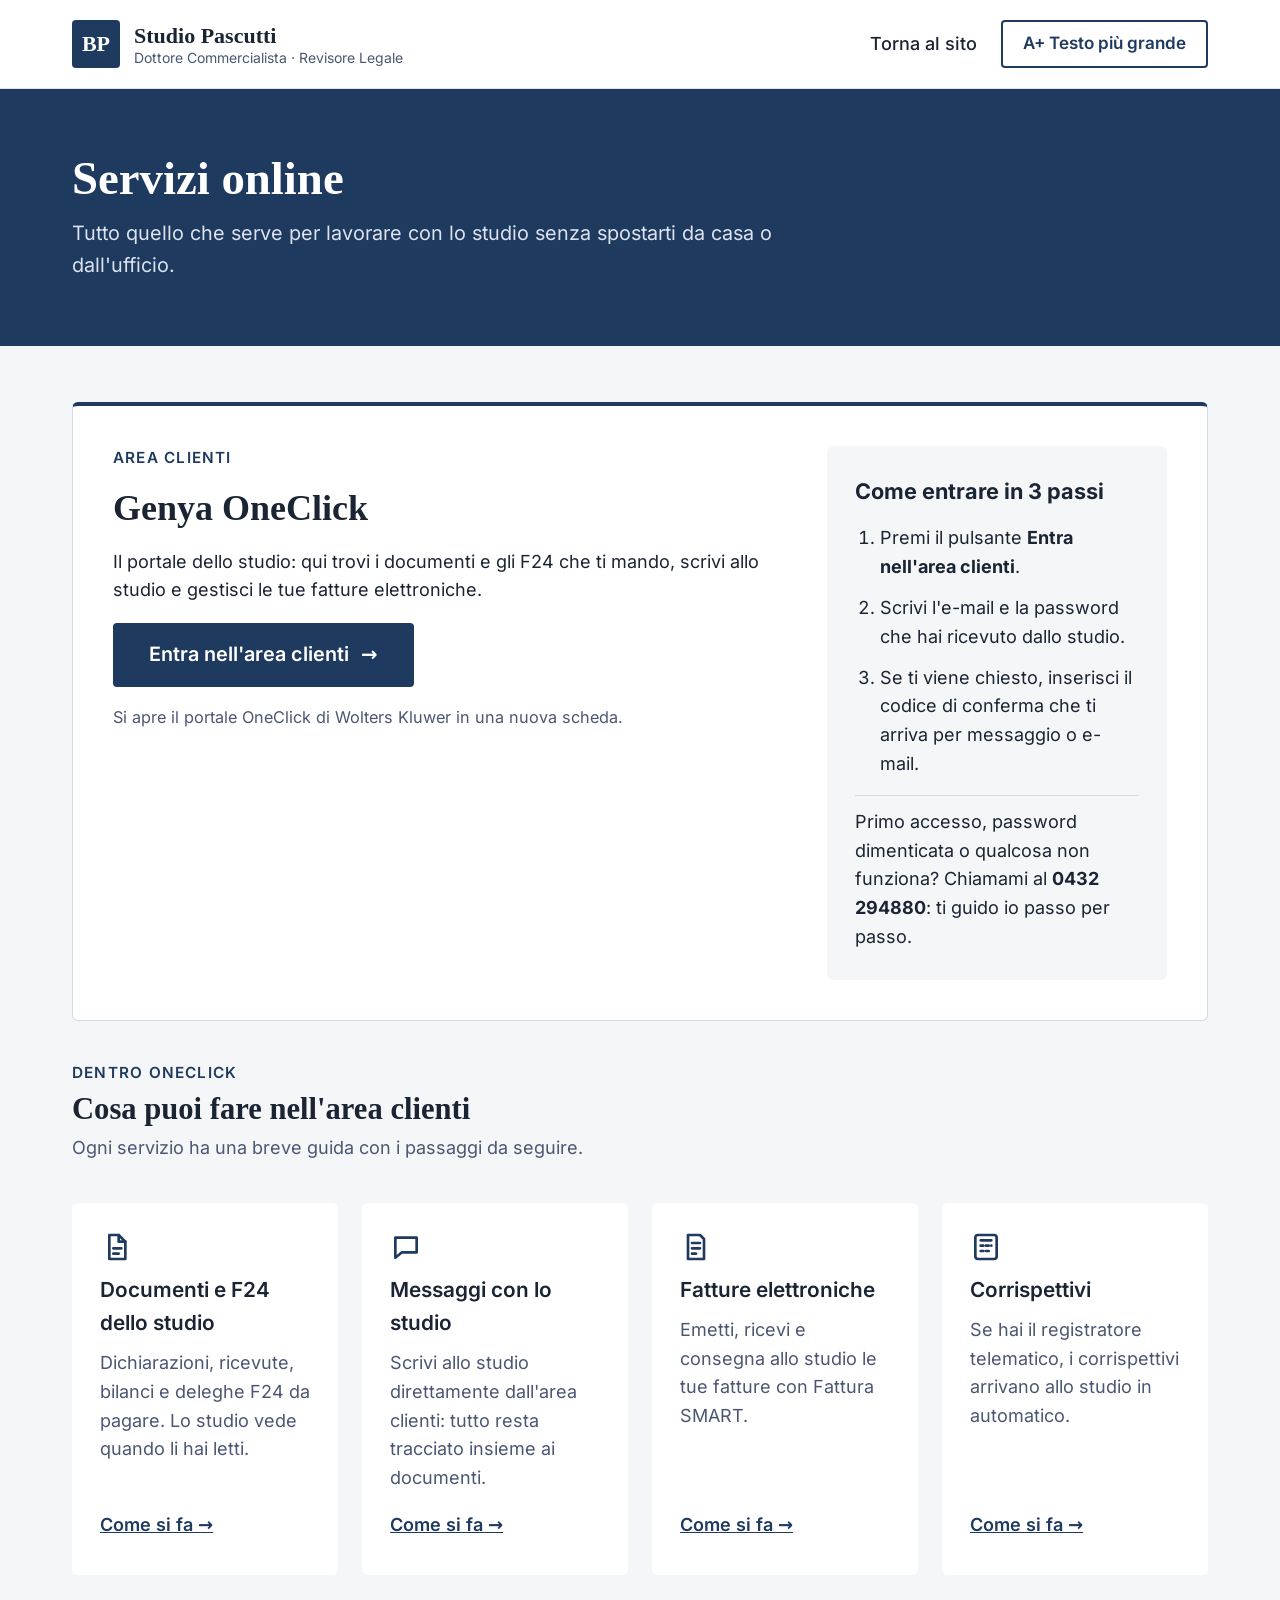
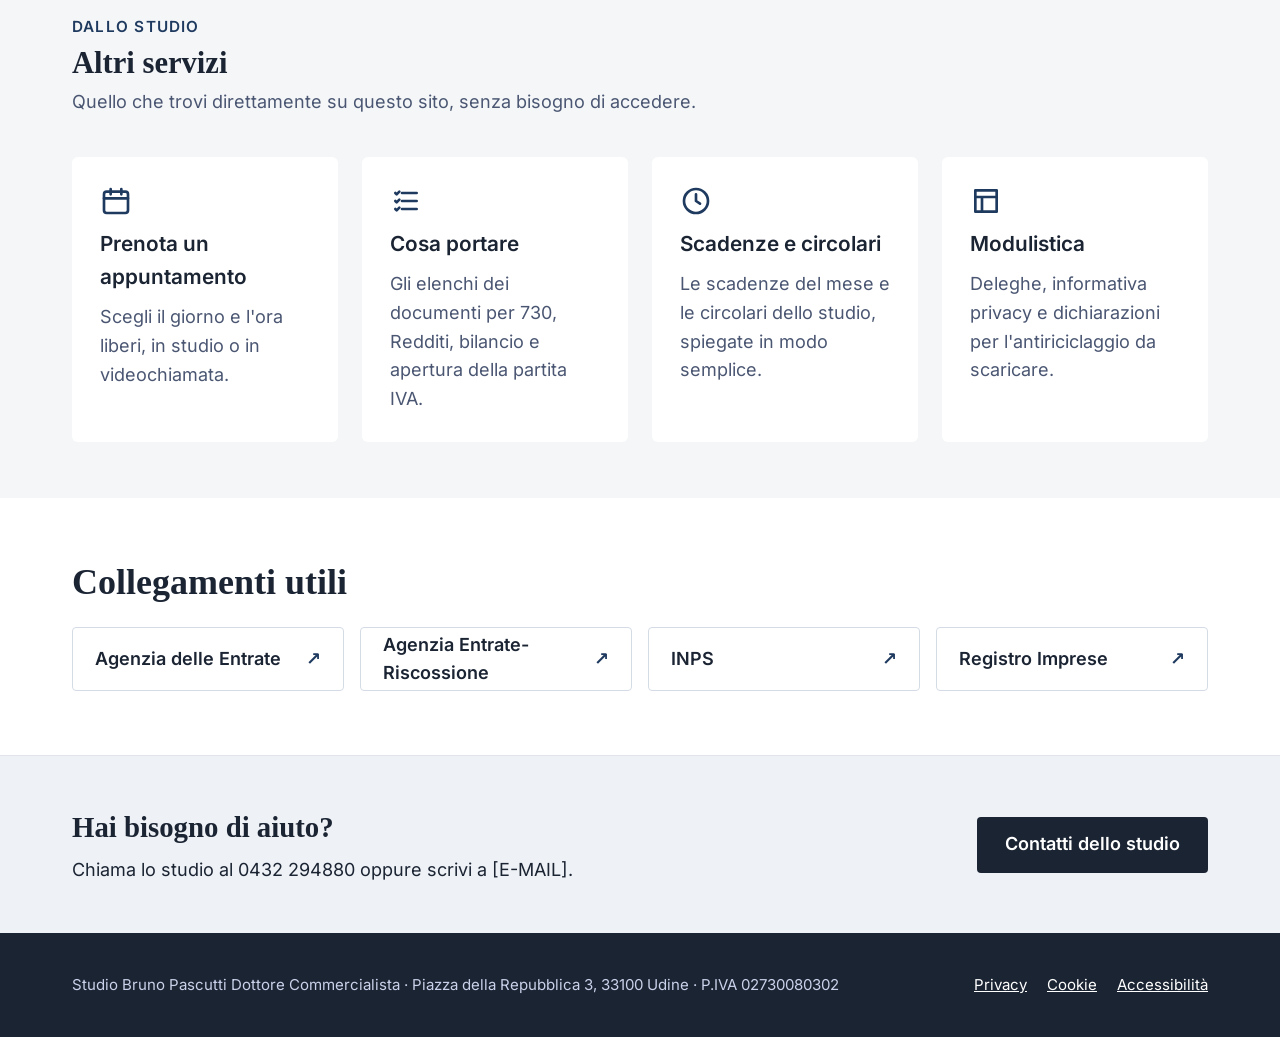
==== servizi-online.html @ e15ad687 "Prima versione di prova del sito dello studio Home e pagina Servizi online convertite dalla bozza in" ====
<!doctype html>
<html lang="it">
<head>
<meta charset="utf-8">
<meta name="viewport" content="width=device-width, initial-scale=1">
<title>Servizi online – Studio Pascutti</title>
<meta name="description" content="Area clienti Genya OneClick, prenotazione appuntamenti e servizi online dello Studio Pascutti di Udine.">
<meta name="robots" content="noindex, nofollow">
<link rel="icon" href="favicon.svg" type="image/svg+xml">
<link rel="preload" href="assets/fonts/inter.woff2" as="font" type="font/woff2" crossorigin>
<link rel="stylesheet" href="assets/stile.css">
</head>
<body>
<div id="pagina" style="font-family: Inter, system-ui, sans-serif; color: #1B2433; background: #FFFFFF; line-height: 1.6; font-size: 18px">

<header style="background: #FFFFFF; border-bottom: 1px solid #E1E5EB">
<div style="max-width: 1200px; margin: 0 auto; padding: 20px 32px; display: flex; flex-wrap: wrap; align-items: center; justify-content: space-between; gap: 16px">
<a href="./" style="display: flex; align-items: center; gap: 14px; text-decoration: none; color: #1B2433">
<span style="width: 48px; height: 48px; border-radius: 4px; background: #1F3A5F; color: #FFFFFF; display: flex; align-items: center; justify-content: center; font-family: 'Source Serif 4', Georgia, serif; font-weight: 600; font-size: 22px">BP</span>
<span style="display: flex; flex-direction: column; line-height: 1.25">
<span style="font-family: 'Source Serif 4', Georgia, serif; font-weight: 600; font-size: 22px">Studio Pascutti</span>
<span style="font-size: 14px; color: #4A5672">Dottore Commercialista · Revisore Legale</span>
</span>
</a>
<div style="display: flex; flex-wrap: wrap; align-items: center; gap: 12px">
<a href="./" style="color: #1B2433; font-weight: 500; text-decoration: none; display: inline-flex; align-items: center; min-height: 48px; padding: 0 12px">Torna al sito</a>
<button type="button" id="btn-testo" aria-pressed="false" style="min-height: 48px; padding: 0 20px; border-radius: 4px; border: 2px solid #1F3A5F; background: #FFFFFF; color: #1F3A5F; font: inherit; font-weight: 600; font-size: 17px; cursor: pointer">A+  Testo più grande</button>
</div>
</div>
</header>

<section style="background: #1F3A5F; color: #FFFFFF">
<div style="max-width: 1200px; margin: 0 auto; padding: 64px 32px; display: flex; flex-direction: column; gap: 14px">
<h1 style="margin: 0; font-family: 'Source Serif 4', Georgia, serif; font-size: 2.6em; line-height: 1.1">Servizi online</h1>
<p style="margin: 0; font-size: 1.1em; max-width: 720px; color: #DCE3EE">Tutto quello che serve per lavorare con lo studio senza spostarti da casa o dall'ufficio.</p>
</div>
</section>

<section style="background: #F5F6F8">
<div style="max-width: 1200px; margin: 0 auto; padding: 56px 32px; display: flex; flex-direction: column; gap: 40px">

<div style="background: #FFFFFF; border: 1px solid #D5DBE4; border-top: 4px solid #1F3A5F; border-radius: 6px; padding: 40px; display: flex; flex-wrap: wrap; gap: 40px">
<div style="flex: 999 1 460px; min-width: 0; display: flex; flex-direction: column; gap: 18px">
<p style="margin: 0; font-size: 0.85em; font-weight: 600; letter-spacing: 0.08em; text-transform: uppercase; color: #1F3A5F">Area clienti</p>
<h2 style="margin: 0; font-family: 'Source Serif 4', Georgia, serif; font-size: 2em; line-height: 1.15">Genya OneClick</h2>
<p style="margin: 0">Il portale dello studio: qui trovi i documenti e gli F24 che ti mando, scrivi allo studio e gestisci le tue fatture elettroniche.</p>
<a href="#" style="align-self: flex-start; display: inline-flex; align-items: center; gap: 12px; min-height: 64px; padding: 0 36px; border-radius: 4px; background: #1F3A5F; color: #FFFFFF; text-decoration: none; font-weight: 600; font-size: 1.1em">Entra nell'area clienti <span aria-hidden="true">→</span></a>
<p style="margin: 0; font-size: 0.9em; color: #4A5672">Si apre il portale OneClick di Wolters Kluwer in una nuova scheda.</p>
</div>
<div style="flex: 1 1 340px; min-width: 0; background: #F5F6F8; border-radius: 6px; padding: 28px; display: flex; flex-direction: column; gap: 16px">
<h3 style="margin: 0; font-size: 1.2em">Come entrare in 3 passi</h3>
<ol style="margin: 0; padding-left: 1.4em; display: flex; flex-direction: column; gap: 12px">
<li>Premi il pulsante <strong>Entra nell'area clienti</strong>.</li>
<li>Scrivi l'e-mail e la password che hai ricevuto dallo studio.</li>
<li>Se ti viene chiesto, inserisci il codice di conferma che ti arriva per messaggio o e-mail.</li>
</ol>
<p style="margin: 0; padding-top: 12px; border-top: 1px solid #D5DBE4">Primo accesso, password dimenticata o qualcosa non funziona? Chiamami al <strong>0432 294880</strong>: ti guido io passo per passo.</p>
</div>
</div>

<div style="display: flex; flex-direction: column; gap: 6px">
<p style="margin: 0; font-size: 0.85em; font-weight: 600; letter-spacing: 0.08em; text-transform: uppercase; color: #1F3A5F">Dentro OneClick</p>
<h2 style="margin: 0; font-family: 'Source Serif 4', Georgia, serif; font-size: 1.7em; line-height: 1.2">Cosa puoi fare nell'area clienti</h2>
<p style="margin: 0; color: #4A5672">Ogni servizio ha una breve guida con i passaggi da seguire.</p>
</div>
<div style="display: grid; grid-template-columns: repeat(auto-fit, minmax(250px, 1fr)); gap: 24px">
<div style="background: #FFFFFF; border-radius: 6px; padding: 28px; display: flex; flex-direction: column; gap: 10px; min-height: 160px">
<svg width="32" height="32" viewBox="0 0 24 24" fill="none" stroke="#1F3A5F" stroke-width="2" stroke-linecap="round" stroke-linejoin="round" aria-hidden="true"><path d="M7 3h7l5 5v13H7z"></path><path d="M14 3v5h5"></path><path d="M10 13h6M10 17h4"></path></svg>
<span style="font-weight: 600; font-size: 1.15em">Documenti e F24 dello studio</span>
<span style="color: #4A5672">Dichiarazioni, ricevute, bilanci e deleghe F24 da pagare. Lo studio vede quando li hai letti.</span>
<a href="#" style="margin-top: auto; align-self: flex-start; font-weight: 600; min-height: 44px; display: inline-flex; align-items: center">Come si fa <span aria-hidden="true">&nbsp;→</span></a>
</div>
<div style="background: #FFFFFF; border-radius: 6px; padding: 28px; display: flex; flex-direction: column; gap: 10px; min-height: 160px">
<svg width="32" height="32" viewBox="0 0 24 24" fill="none" stroke="#1F3A5F" stroke-width="2" stroke-linecap="round" stroke-linejoin="round" aria-hidden="true"><path d="M4 5h16v11H9l-5 4z"></path></svg>
<span style="font-weight: 600; font-size: 1.15em">Messaggi con lo studio</span>
<span style="color: #4A5672">Scrivi allo studio direttamente dall'area clienti: tutto resta tracciato insieme ai documenti.</span>
<a href="#" style="margin-top: auto; align-self: flex-start; font-weight: 600; min-height: 44px; display: inline-flex; align-items: center">Come si fa <span aria-hidden="true">&nbsp;→</span></a>
</div>
<div style="background: #FFFFFF; border-radius: 6px; padding: 28px; display: flex; flex-direction: column; gap: 10px; min-height: 160px">
<svg width="32" height="32" viewBox="0 0 24 24" fill="none" stroke="#1F3A5F" stroke-width="2" stroke-linecap="round" stroke-linejoin="round" aria-hidden="true"><path d="M6 3h9l3 3v15H6z"></path><path d="M9 9h6M9 13h6M9 17h3"></path></svg>
<span style="font-weight: 600; font-size: 1.15em">Fatture elettroniche</span>
<span style="color: #4A5672">Emetti, ricevi e consegna allo studio le tue fatture con Fattura SMART.</span>
<a href="#" style="margin-top: auto; align-self: flex-start; font-weight: 600; min-height: 44px; display: inline-flex; align-items: center">Come si fa <span aria-hidden="true">&nbsp;→</span></a>
</div>
<div style="background: #FFFFFF; border-radius: 6px; padding: 28px; display: flex; flex-direction: column; gap: 10px; min-height: 160px">
<svg width="32" height="32" viewBox="0 0 24 24" fill="none" stroke="#1F3A5F" stroke-width="2" stroke-linecap="round" stroke-linejoin="round" aria-hidden="true"><rect x="4" y="3" width="16" height="18" rx="2"></rect><path d="M8 7h8M8 11h2M12 11h2M16 11h0M8 15h2M12 15h2"></path></svg>
<span style="font-weight: 600; font-size: 1.15em">Corrispettivi</span>
<span style="color: #4A5672">Se hai il registratore telematico, i corrispettivi arrivano allo studio in automatico.</span>
<a href="#" style="margin-top: auto; align-self: flex-start; font-weight: 600; min-height: 44px; display: inline-flex; align-items: center">Come si fa <span aria-hidden="true">&nbsp;→</span></a>
</div>
</div>

<div style="display: flex; flex-direction: column; gap: 6px">
<p style="margin: 0; font-size: 0.85em; font-weight: 600; letter-spacing: 0.08em; text-transform: uppercase; color: #1F3A5F">Dallo studio</p>
<h2 style="margin: 0; font-family: 'Source Serif 4', Georgia, serif; font-size: 1.7em; line-height: 1.2">Altri servizi</h2>
<p style="margin: 0; color: #4A5672">Quello che trovi direttamente su questo sito, senza bisogno di accedere.</p>
</div>
<div style="display: grid; grid-template-columns: repeat(auto-fit, minmax(250px, 1fr)); gap: 24px">
<a href="#" style="background: #FFFFFF; border-radius: 6px; padding: 28px; display: flex; flex-direction: column; gap: 10px; text-decoration: none; color: #1B2433; min-height: 160px">
<svg width="32" height="32" viewBox="0 0 24 24" fill="none" stroke="#1F3A5F" stroke-width="2" stroke-linecap="round" stroke-linejoin="round" aria-hidden="true"><rect x="3" y="5" width="18" height="16" rx="2"></rect><path d="M3 10h18M8 3v4M16 3v4"></path></svg>
<span style="font-weight: 600; font-size: 1.15em">Prenota un appuntamento</span>
<span style="color: #4A5672">Scegli il giorno e l'ora liberi, in studio o in videochiamata.</span>
</a>
<a href="#" style="background: #FFFFFF; border-radius: 6px; padding: 28px; display: flex; flex-direction: column; gap: 10px; text-decoration: none; color: #1B2433; min-height: 160px">
<svg width="32" height="32" viewBox="0 0 24 24" fill="none" stroke="#1F3A5F" stroke-width="2" stroke-linecap="round" stroke-linejoin="round" aria-hidden="true"><path d="M9 6h11M9 12h11M9 18h11"></path><path d="M4 6l1 1 2-2M4 12l1 1 2-2M4 18l1 1 2-2"></path></svg>
<span style="font-weight: 600; font-size: 1.15em">Cosa portare</span>
<span style="color: #4A5672">Gli elenchi dei documenti per 730, Redditi, bilancio e apertura della partita IVA.</span>
</a>
<a href="#" style="background: #FFFFFF; border-radius: 6px; padding: 28px; display: flex; flex-direction: column; gap: 10px; text-decoration: none; color: #1B2433; min-height: 160px">
<svg width="32" height="32" viewBox="0 0 24 24" fill="none" stroke="#1F3A5F" stroke-width="2" stroke-linecap="round" stroke-linejoin="round" aria-hidden="true"><circle cx="12" cy="12" r="9"></circle><path d="M12 7v5l3 2"></path></svg>
<span style="font-weight: 600; font-size: 1.15em">Scadenze e circolari</span>
<span style="color: #4A5672">Le scadenze del mese e le circolari dello studio, spiegate in modo semplice.</span>
</a>
<a href="#" style="background: #FFFFFF; border-radius: 6px; padding: 28px; display: flex; flex-direction: column; gap: 10px; text-decoration: none; color: #1B2433; min-height: 160px">
<svg width="32" height="32" viewBox="0 0 24 24" fill="none" stroke="#1F3A5F" stroke-width="2" stroke-linecap="round" stroke-linejoin="round" aria-hidden="true"><path d="M4 4h16v16H4z"></path><path d="M4 9h16M9 9v11"></path></svg>
<span style="font-weight: 600; font-size: 1.15em">Modulistica</span>
<span style="color: #4A5672">Deleghe, informativa privacy e dichiarazioni per l'antiriciclaggio da scaricare.</span>
</a>
</div>


</div>
</section>

<section style="background: #FFFFFF">
<div style="max-width: 1200px; margin: 0 auto; padding: 64px 32px; display: flex; flex-direction: column; gap: 24px">
<h2 style="margin: 0; font-family: 'Source Serif 4', Georgia, serif; font-size: 2em; line-height: 1.15">Collegamenti utili</h2>
<div style="display: grid; grid-template-columns: repeat(auto-fit, minmax(260px, 1fr)); gap: 16px">
<a href="https://www.agenziaentrate.gov.it" target="_blank" rel="noopener" style="display: flex; justify-content: space-between; align-items: center; min-height: 64px; padding: 0 22px; border: 1px solid #D5DBE4; border-radius: 4px; text-decoration: none; color: #1B2433; font-weight: 600">Agenzia delle Entrate <span aria-hidden="true" style="color: #1F3A5F">↗</span></a>
<a href="https://www.agenziaentrateriscossione.gov.it" target="_blank" rel="noopener" style="display: flex; justify-content: space-between; align-items: center; min-height: 64px; padding: 0 22px; border: 1px solid #D5DBE4; border-radius: 4px; text-decoration: none; color: #1B2433; font-weight: 600">Agenzia Entrate-Riscossione <span aria-hidden="true" style="color: #1F3A5F">↗</span></a>
<a href="https://www.inps.it" target="_blank" rel="noopener" style="display: flex; justify-content: space-between; align-items: center; min-height: 64px; padding: 0 22px; border: 1px solid #D5DBE4; border-radius: 4px; text-decoration: none; color: #1B2433; font-weight: 600">INPS <span aria-hidden="true" style="color: #1F3A5F">↗</span></a>
<a href="https://www.registroimprese.it" target="_blank" rel="noopener" style="display: flex; justify-content: space-between; align-items: center; min-height: 64px; padding: 0 22px; border: 1px solid #D5DBE4; border-radius: 4px; text-decoration: none; color: #1B2433; font-weight: 600">Registro Imprese <span aria-hidden="true" style="color: #1F3A5F">↗</span></a>
</div>
</div>
</section>

<section style="background: #EEF1F5; border-top: 1px solid #E1E5EB">
<div style="max-width: 1200px; margin: 0 auto; padding: 48px 32px; display: flex; flex-wrap: wrap; align-items: center; justify-content: space-between; gap: 24px">
<div style="display: flex; flex-direction: column; gap: 6px">
<h2 style="margin: 0; font-family: 'Source Serif 4', Georgia, serif; font-size: 1.6em">Hai bisogno di aiuto?</h2>
<p style="margin: 0">Chiama lo studio al 0432 294880 oppure scrivi a [E-MAIL].</p>
</div>
<a href="./" style="display: inline-flex; align-items: center; min-height: 56px; padding: 0 28px; border-radius: 4px; background: #1B2433; color: #FFFFFF; text-decoration: none; font-weight: 600">Contatti dello studio</a>
</div>
</section>

<footer style="background: #1B2433; color: #C9D2EA; font-size: 15px">
<div style="max-width: 1200px; margin: 0 auto; padding: 40px 32px; display: flex; flex-wrap: wrap; justify-content: space-between; gap: 16px">
<p style="margin: 0">Studio Bruno Pascutti Dottore Commercialista · Piazza della Repubblica 3, 33100 Udine · P.IVA 02730080302</p>
<p style="margin: 0; display: flex; gap: 20px"><a href="#" style="color: #FFFFFF">Privacy</a><a href="#" style="color: #FFFFFF">Cookie</a><a href="#" style="color: #FFFFFF">Accessibilità</a></p>
</div>
</footer>

</div>
<script>
(function(){var b=document.getElementById('btn-testo'),p=document.getElementById('pagina'),k='sp-testo-grande';
function set(on){p.style.fontSize=on?'22px':'18px';b.setAttribute('aria-pressed',on?'true':'false');b.style.background=on?'#1F3A5F':'#FFFFFF';b.style.color=on?'#FFFFFF':'#1F3A5F';try{localStorage.setItem(k,on?'1':'0')}catch(e){}}
var on=false;try{on=localStorage.getItem(k)==='1'}catch(e){}set(on);
b.addEventListener('click',function(){on=!on;set(on)});})();
</script>
</body>
</html>
---- assets/stile.css ----
@font-face{font-family:Inter;src:url(fonts/inter.woff2) format("woff2");font-weight:100 900;font-display:swap}
@font-face{font-family:"Source Serif 4";src:url(fonts/source-serif-4.woff2) format("woff2");font-weight:200 900;font-display:swap}
html{-webkit-text-size-adjust:100%}
body{margin:0;font-family:Inter,system-ui,sans-serif;color:#1B2433;background:#FFFFFF}
a{color:#1F3A5F}a:hover{color:#14283F}
a:focus-visible,button:focus-visible{outline:3px solid #1F3A5F;outline-offset:3px}
*{box-sizing:border-box}
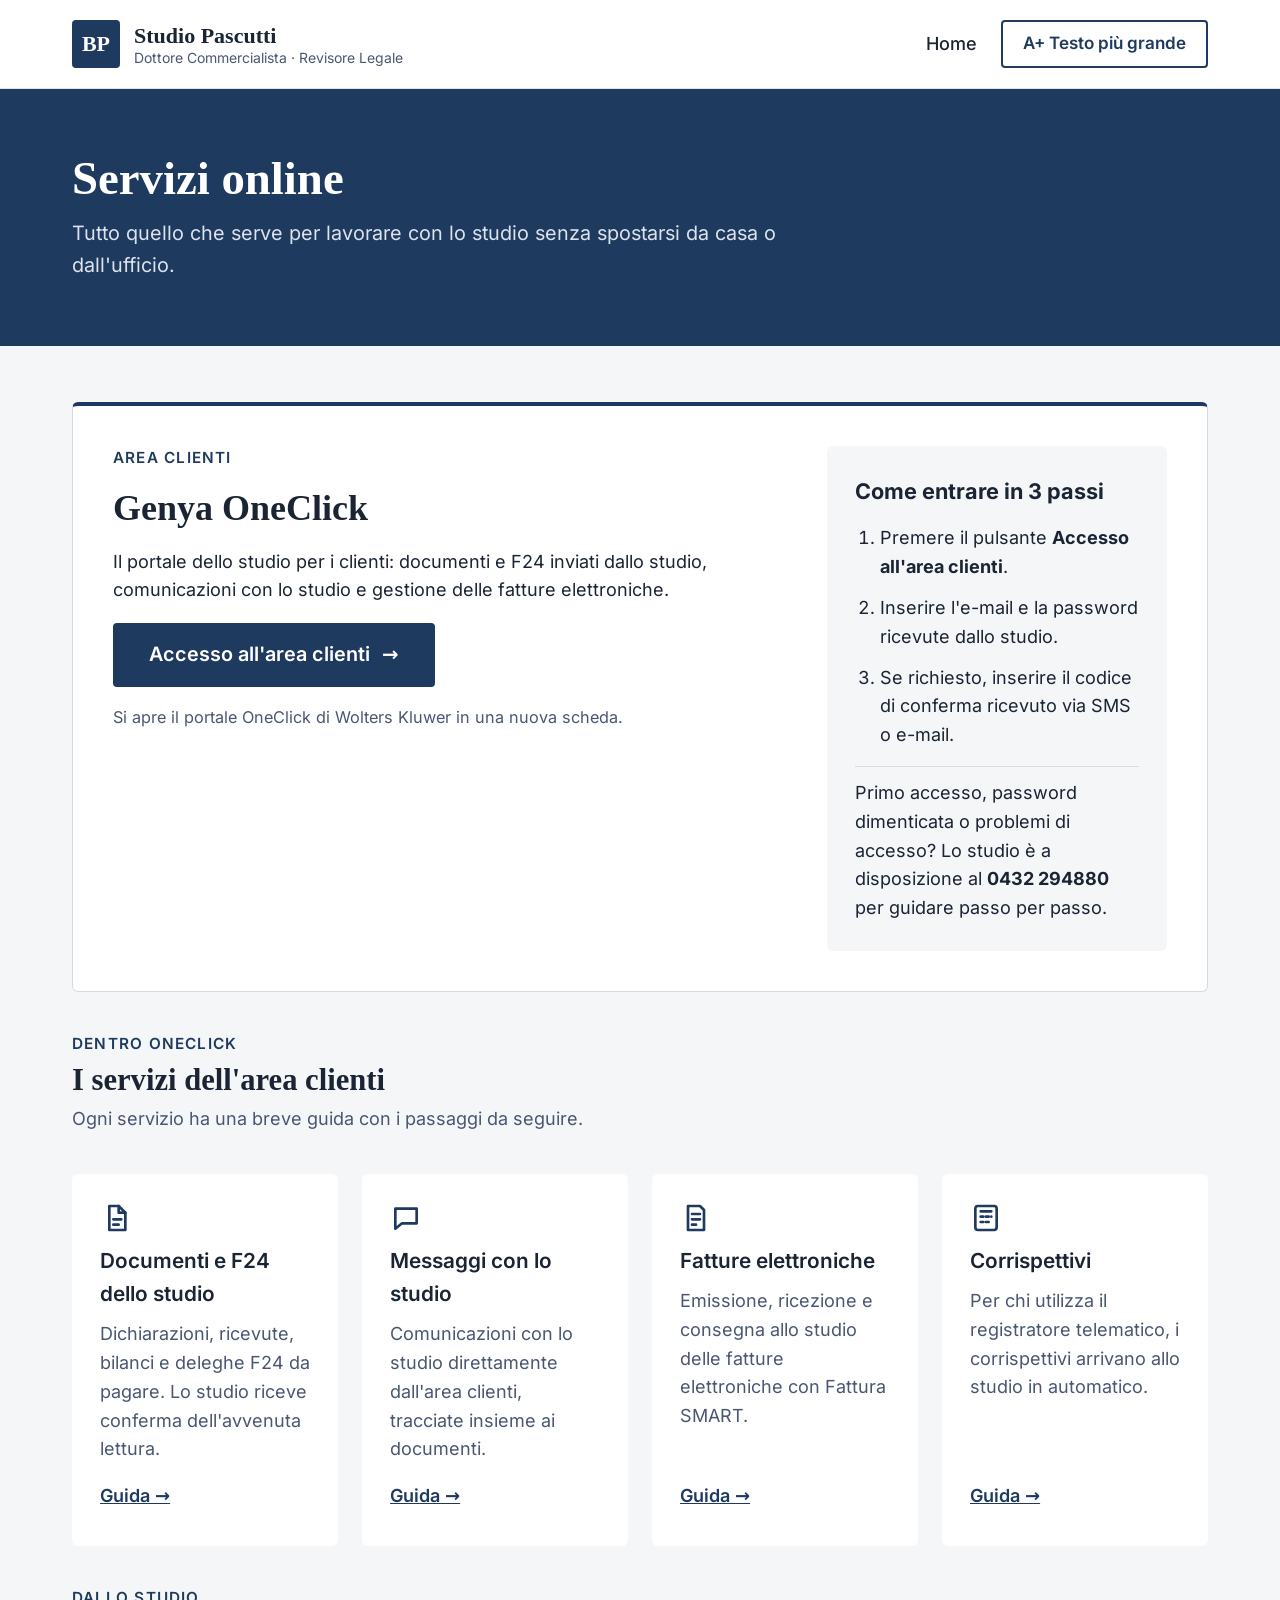
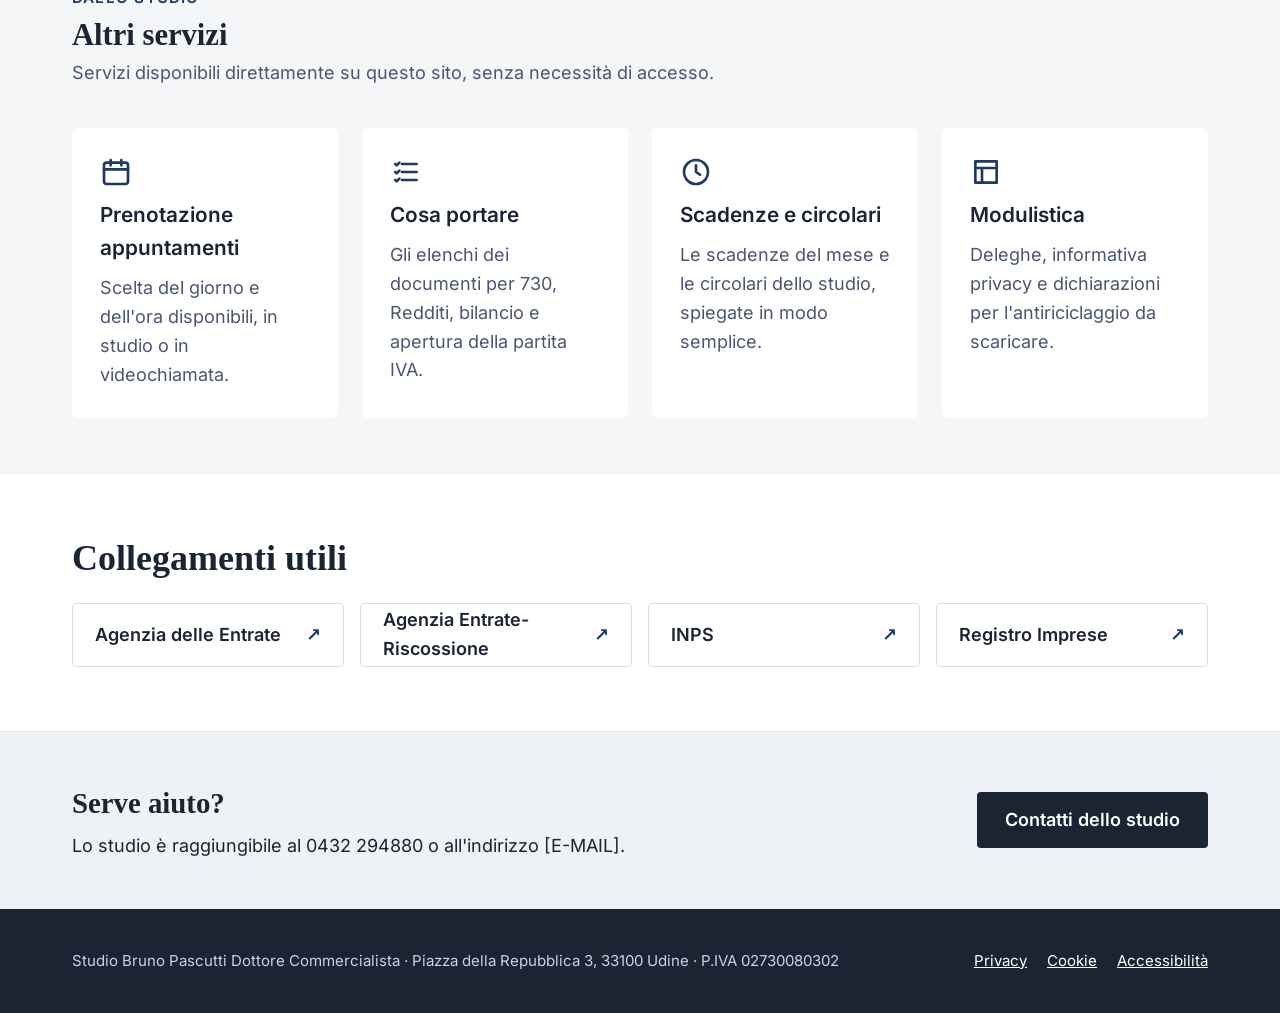
==== commit 2906347c: "Servizi online in terza persona Co-Authored-By: Claude Opus 5.5 <noreply@anthropic.com> Claude-Sessi" ====
--- a/servizi-online.html
+++ b/servizi-online.html
@@ -23,7 +23,7 @@
 </span>
 </a>
 <div style="display: flex; flex-wrap: wrap; align-items: center; gap: 12px">
-<a href="./" style="color: #1B2433; font-weight: 500; text-decoration: none; display: inline-flex; align-items: center; min-height: 48px; padding: 0 12px">Torna al sito</a>
+<a href="./" style="color: #1B2433; font-weight: 500; text-decoration: none; display: inline-flex; align-items: center; min-height: 48px; padding: 0 12px">Home</a>
 <button type="button" id="btn-testo" aria-pressed="false" style="min-height: 48px; padding: 0 20px; border-radius: 4px; border: 2px solid #1F3A5F; background: #FFFFFF; color: #1F3A5F; font: inherit; font-weight: 600; font-size: 17px; cursor: pointer">A+  Testo più grande</button>
 </div>
 </div>
@@ -32,7 +32,7 @@
 <section style="background: #1F3A5F; color: #FFFFFF">
 <div style="max-width: 1200px; margin: 0 auto; padding: 64px 32px; display: flex; flex-direction: column; gap: 14px">
 <h1 style="margin: 0; font-family: 'Source Serif 4', Georgia, serif; font-size: 2.6em; line-height: 1.1">Servizi online</h1>
-<p style="margin: 0; font-size: 1.1em; max-width: 720px; color: #DCE3EE">Tutto quello che serve per lavorare con lo studio senza spostarti da casa o dall'ufficio.</p>
+<p style="margin: 0; font-size: 1.1em; max-width: 720px; color: #DCE3EE">Tutto quello che serve per lavorare con lo studio senza spostarsi da casa o dall'ufficio.</p>
 </div>
 </section>
 
@@ -43,63 +43,63 @@
 <div style="flex: 999 1 460px; min-width: 0; display: flex; flex-direction: column; gap: 18px">
 <p style="margin: 0; font-size: 0.85em; font-weight: 600; letter-spacing: 0.08em; text-transform: uppercase; color: #1F3A5F">Area clienti</p>
 <h2 style="margin: 0; font-family: 'Source Serif 4', Georgia, serif; font-size: 2em; line-height: 1.15">Genya OneClick</h2>
-<p style="margin: 0">Il portale dello studio: qui trovi i documenti e gli F24 che ti mando, scrivi allo studio e gestisci le tue fatture elettroniche.</p>
-<a href="#" style="align-self: flex-start; display: inline-flex; align-items: center; gap: 12px; min-height: 64px; padding: 0 36px; border-radius: 4px; background: #1F3A5F; color: #FFFFFF; text-decoration: none; font-weight: 600; font-size: 1.1em">Entra nell'area clienti <span aria-hidden="true">→</span></a>
+<p style="margin: 0">Il portale dello studio per i clienti: documenti e F24 inviati dallo studio, comunicazioni con lo studio e gestione delle fatture elettroniche.</p>
+<a href="#" style="align-self: flex-start; display: inline-flex; align-items: center; gap: 12px; min-height: 64px; padding: 0 36px; border-radius: 4px; background: #1F3A5F; color: #FFFFFF; text-decoration: none; font-weight: 600; font-size: 1.1em">Accesso all'area clienti <span aria-hidden="true">→</span></a>
 <p style="margin: 0; font-size: 0.9em; color: #4A5672">Si apre il portale OneClick di Wolters Kluwer in una nuova scheda.</p>
 </div>
 <div style="flex: 1 1 340px; min-width: 0; background: #F5F6F8; border-radius: 6px; padding: 28px; display: flex; flex-direction: column; gap: 16px">
 <h3 style="margin: 0; font-size: 1.2em">Come entrare in 3 passi</h3>
 <ol style="margin: 0; padding-left: 1.4em; display: flex; flex-direction: column; gap: 12px">
-<li>Premi il pulsante <strong>Entra nell'area clienti</strong>.</li>
-<li>Scrivi l'e-mail e la password che hai ricevuto dallo studio.</li>
-<li>Se ti viene chiesto, inserisci il codice di conferma che ti arriva per messaggio o e-mail.</li>
+<li>Premere il pulsante <strong>Accesso all'area clienti</strong>.</li>
+<li>Inserire l'e-mail e la password ricevute dallo studio.</li>
+<li>Se richiesto, inserire il codice di conferma ricevuto via SMS o e-mail.</li>
 </ol>
-<p style="margin: 0; padding-top: 12px; border-top: 1px solid #D5DBE4">Primo accesso, password dimenticata o qualcosa non funziona? Chiamami al <strong>0432 294880</strong>: ti guido io passo per passo.</p>
+<p style="margin: 0; padding-top: 12px; border-top: 1px solid #D5DBE4">Primo accesso, password dimenticata o problemi di accesso? Lo studio è a disposizione al <strong>0432 294880</strong> per guidare passo per passo.</p>
 </div>
 </div>
 
 <div style="display: flex; flex-direction: column; gap: 6px">
 <p style="margin: 0; font-size: 0.85em; font-weight: 600; letter-spacing: 0.08em; text-transform: uppercase; color: #1F3A5F">Dentro OneClick</p>
-<h2 style="margin: 0; font-family: 'Source Serif 4', Georgia, serif; font-size: 1.7em; line-height: 1.2">Cosa puoi fare nell'area clienti</h2>
+<h2 style="margin: 0; font-family: 'Source Serif 4', Georgia, serif; font-size: 1.7em; line-height: 1.2">I servizi dell'area clienti</h2>
 <p style="margin: 0; color: #4A5672">Ogni servizio ha una breve guida con i passaggi da seguire.</p>
 </div>
 <div style="display: grid; grid-template-columns: repeat(auto-fit, minmax(250px, 1fr)); gap: 24px">
 <div style="background: #FFFFFF; border-radius: 6px; padding: 28px; display: flex; flex-direction: column; gap: 10px; min-height: 160px">
 <svg width="32" height="32" viewBox="0 0 24 24" fill="none" stroke="#1F3A5F" stroke-width="2" stroke-linecap="round" stroke-linejoin="round" aria-hidden="true"><path d="M7 3h7l5 5v13H7z"></path><path d="M14 3v5h5"></path><path d="M10 13h6M10 17h4"></path></svg>
 <span style="font-weight: 600; font-size: 1.15em">Documenti e F24 dello studio</span>
-<span style="color: #4A5672">Dichiarazioni, ricevute, bilanci e deleghe F24 da pagare. Lo studio vede quando li hai letti.</span>
-<a href="#" style="margin-top: auto; align-self: flex-start; font-weight: 600; min-height: 44px; display: inline-flex; align-items: center">Come si fa <span aria-hidden="true">&nbsp;→</span></a>
+<span style="color: #4A5672">Dichiarazioni, ricevute, bilanci e deleghe F24 da pagare. Lo studio riceve conferma dell'avvenuta lettura.</span>
+<a href="#" style="margin-top: auto; align-self: flex-start; font-weight: 600; min-height: 44px; display: inline-flex; align-items: center">Guida <span aria-hidden="true">&nbsp;→</span></a>
 </div>
 <div style="background: #FFFFFF; border-radius: 6px; padding: 28px; display: flex; flex-direction: column; gap: 10px; min-height: 160px">
 <svg width="32" height="32" viewBox="0 0 24 24" fill="none" stroke="#1F3A5F" stroke-width="2" stroke-linecap="round" stroke-linejoin="round" aria-hidden="true"><path d="M4 5h16v11H9l-5 4z"></path></svg>
 <span style="font-weight: 600; font-size: 1.15em">Messaggi con lo studio</span>
-<span style="color: #4A5672">Scrivi allo studio direttamente dall'area clienti: tutto resta tracciato insieme ai documenti.</span>
-<a href="#" style="margin-top: auto; align-self: flex-start; font-weight: 600; min-height: 44px; display: inline-flex; align-items: center">Come si fa <span aria-hidden="true">&nbsp;→</span></a>
+<span style="color: #4A5672">Comunicazioni con lo studio direttamente dall'area clienti, tracciate insieme ai documenti.</span>
+<a href="#" style="margin-top: auto; align-self: flex-start; font-weight: 600; min-height: 44px; display: inline-flex; align-items: center">Guida <span aria-hidden="true">&nbsp;→</span></a>
 </div>
 <div style="background: #FFFFFF; border-radius: 6px; padding: 28px; display: flex; flex-direction: column; gap: 10px; min-height: 160px">
 <svg width="32" height="32" viewBox="0 0 24 24" fill="none" stroke="#1F3A5F" stroke-width="2" stroke-linecap="round" stroke-linejoin="round" aria-hidden="true"><path d="M6 3h9l3 3v15H6z"></path><path d="M9 9h6M9 13h6M9 17h3"></path></svg>
 <span style="font-weight: 600; font-size: 1.15em">Fatture elettroniche</span>
-<span style="color: #4A5672">Emetti, ricevi e consegna allo studio le tue fatture con Fattura SMART.</span>
-<a href="#" style="margin-top: auto; align-self: flex-start; font-weight: 600; min-height: 44px; display: inline-flex; align-items: center">Come si fa <span aria-hidden="true">&nbsp;→</span></a>
+<span style="color: #4A5672">Emissione, ricezione e consegna allo studio delle fatture elettroniche con Fattura SMART.</span>
+<a href="#" style="margin-top: auto; align-self: flex-start; font-weight: 600; min-height: 44px; display: inline-flex; align-items: center">Guida <span aria-hidden="true">&nbsp;→</span></a>
 </div>
 <div style="background: #FFFFFF; border-radius: 6px; padding: 28px; display: flex; flex-direction: column; gap: 10px; min-height: 160px">
 <svg width="32" height="32" viewBox="0 0 24 24" fill="none" stroke="#1F3A5F" stroke-width="2" stroke-linecap="round" stroke-linejoin="round" aria-hidden="true"><rect x="4" y="3" width="16" height="18" rx="2"></rect><path d="M8 7h8M8 11h2M12 11h2M16 11h0M8 15h2M12 15h2"></path></svg>
 <span style="font-weight: 600; font-size: 1.15em">Corrispettivi</span>
-<span style="color: #4A5672">Se hai il registratore telematico, i corrispettivi arrivano allo studio in automatico.</span>
-<a href="#" style="margin-top: auto; align-self: flex-start; font-weight: 600; min-height: 44px; display: inline-flex; align-items: center">Come si fa <span aria-hidden="true">&nbsp;→</span></a>
+<span style="color: #4A5672">Per chi utilizza il registratore telematico, i corrispettivi arrivano allo studio in automatico.</span>
+<a href="#" style="margin-top: auto; align-self: flex-start; font-weight: 600; min-height: 44px; display: inline-flex; align-items: center">Guida <span aria-hidden="true">&nbsp;→</span></a>
 </div>
 </div>
 
 <div style="display: flex; flex-direction: column; gap: 6px">
 <p style="margin: 0; font-size: 0.85em; font-weight: 600; letter-spacing: 0.08em; text-transform: uppercase; color: #1F3A5F">Dallo studio</p>
 <h2 style="margin: 0; font-family: 'Source Serif 4', Georgia, serif; font-size: 1.7em; line-height: 1.2">Altri servizi</h2>
-<p style="margin: 0; color: #4A5672">Quello che trovi direttamente su questo sito, senza bisogno di accedere.</p>
+<p style="margin: 0; color: #4A5672">Servizi disponibili direttamente su questo sito, senza necessità di accesso.</p>
 </div>
 <div style="display: grid; grid-template-columns: repeat(auto-fit, minmax(250px, 1fr)); gap: 24px">
 <a href="#" style="background: #FFFFFF; border-radius: 6px; padding: 28px; display: flex; flex-direction: column; gap: 10px; text-decoration: none; color: #1B2433; min-height: 160px">
 <svg width="32" height="32" viewBox="0 0 24 24" fill="none" stroke="#1F3A5F" stroke-width="2" stroke-linecap="round" stroke-linejoin="round" aria-hidden="true"><rect x="3" y="5" width="18" height="16" rx="2"></rect><path d="M3 10h18M8 3v4M16 3v4"></path></svg>
-<span style="font-weight: 600; font-size: 1.15em">Prenota un appuntamento</span>
-<span style="color: #4A5672">Scegli il giorno e l'ora liberi, in studio o in videochiamata.</span>
+<span style="font-weight: 600; font-size: 1.15em">Prenotazione appuntamenti</span>
+<span style="color: #4A5672">Scelta del giorno e dell'ora disponibili, in studio o in videochiamata.</span>
 </a>
 <a href="#" style="background: #FFFFFF; border-radius: 6px; padding: 28px; display: flex; flex-direction: column; gap: 10px; text-decoration: none; color: #1B2433; min-height: 160px">
 <svg width="32" height="32" viewBox="0 0 24 24" fill="none" stroke="#1F3A5F" stroke-width="2" stroke-linecap="round" stroke-linejoin="round" aria-hidden="true"><path d="M9 6h11M9 12h11M9 18h11"></path><path d="M4 6l1 1 2-2M4 12l1 1 2-2M4 18l1 1 2-2"></path></svg>
@@ -137,8 +137,8 @@
 <section style="background: #EEF1F5; border-top: 1px solid #E1E5EB">
 <div style="max-width: 1200px; margin: 0 auto; padding: 48px 32px; display: flex; flex-wrap: wrap; align-items: center; justify-content: space-between; gap: 24px">
 <div style="display: flex; flex-direction: column; gap: 6px">
-<h2 style="margin: 0; font-family: 'Source Serif 4', Georgia, serif; font-size: 1.6em">Hai bisogno di aiuto?</h2>
-<p style="margin: 0">Chiama lo studio al 0432 294880 oppure scrivi a [E-MAIL].</p>
+<h2 style="margin: 0; font-family: 'Source Serif 4', Georgia, serif; font-size: 1.6em">Serve aiuto?</h2>
+<p style="margin: 0">Lo studio è raggiungibile al 0432 294880 o all'indirizzo [E-MAIL].</p>
 </div>
 <a href="./" style="display: inline-flex; align-items: center; min-height: 56px; padding: 0 28px; border-radius: 4px; background: #1B2433; color: #FFFFFF; text-decoration: none; font-weight: 600">Contatti dello studio</a>
 </div>
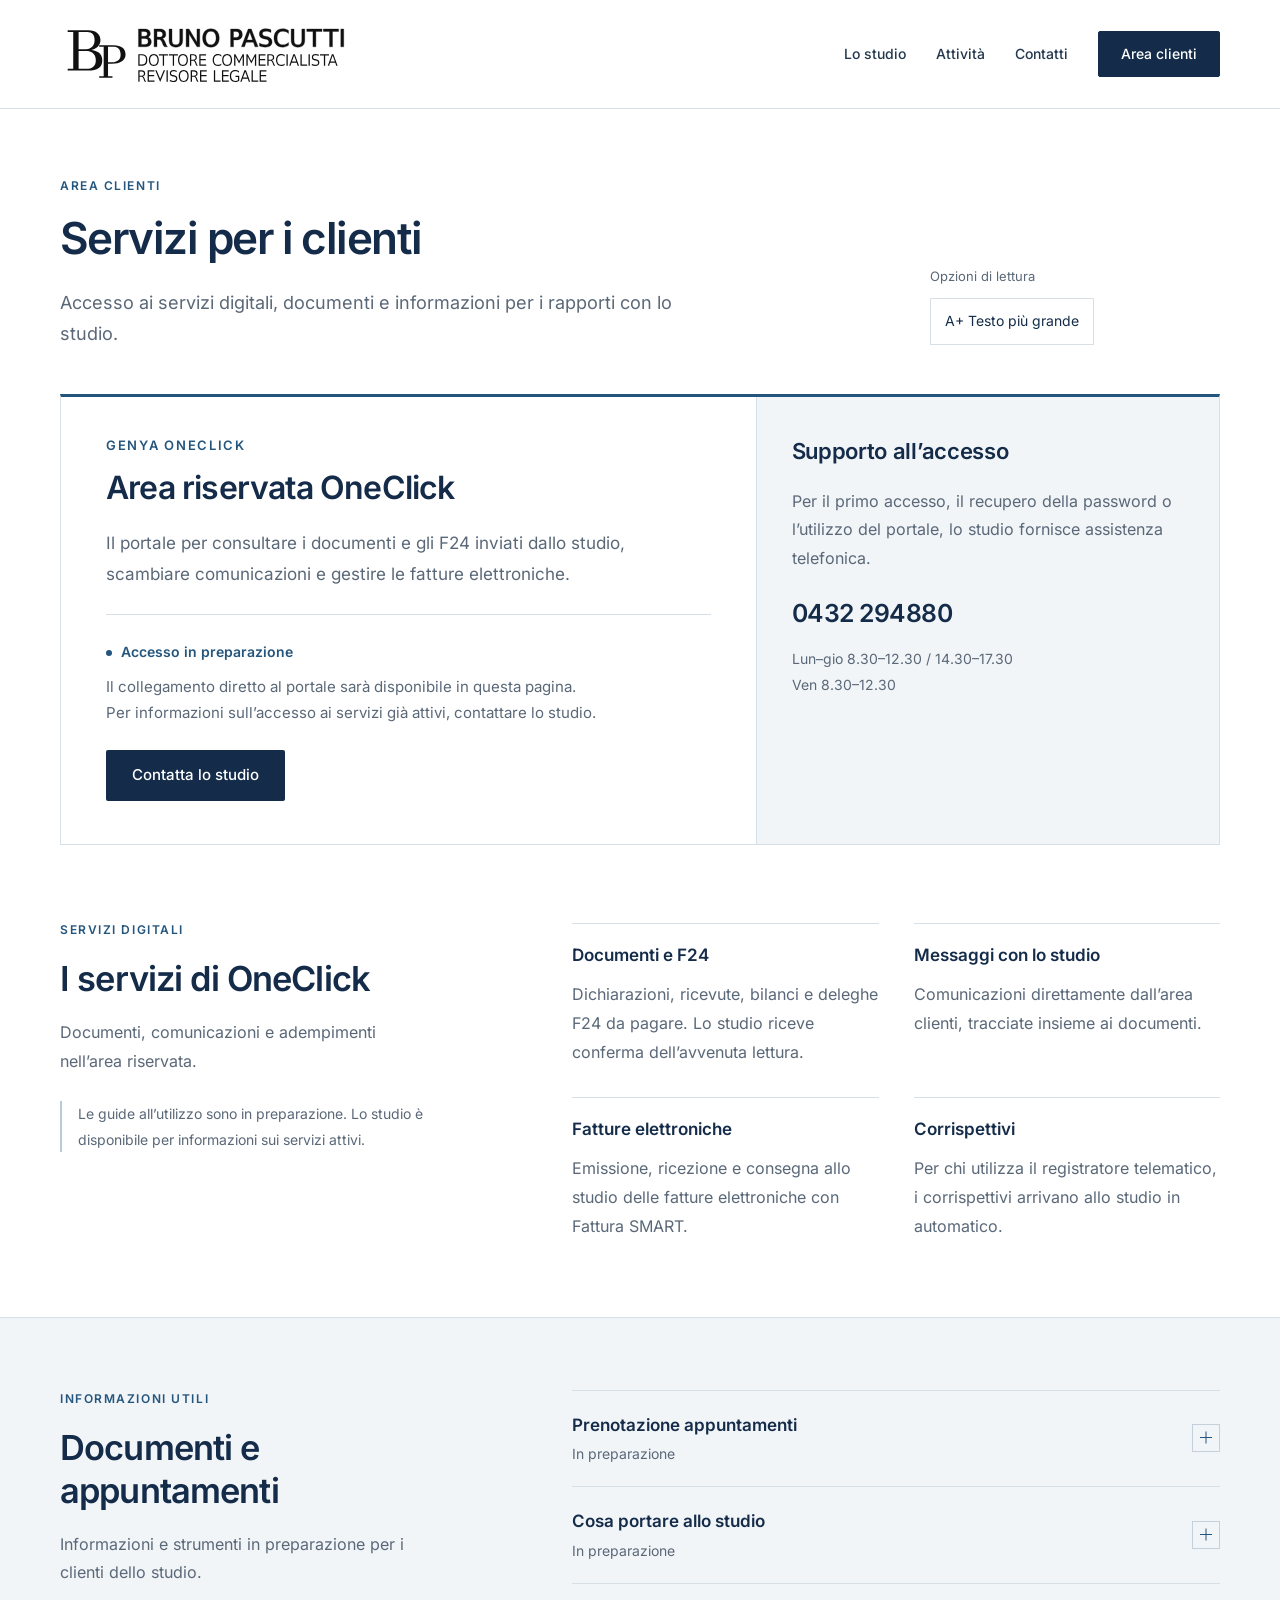
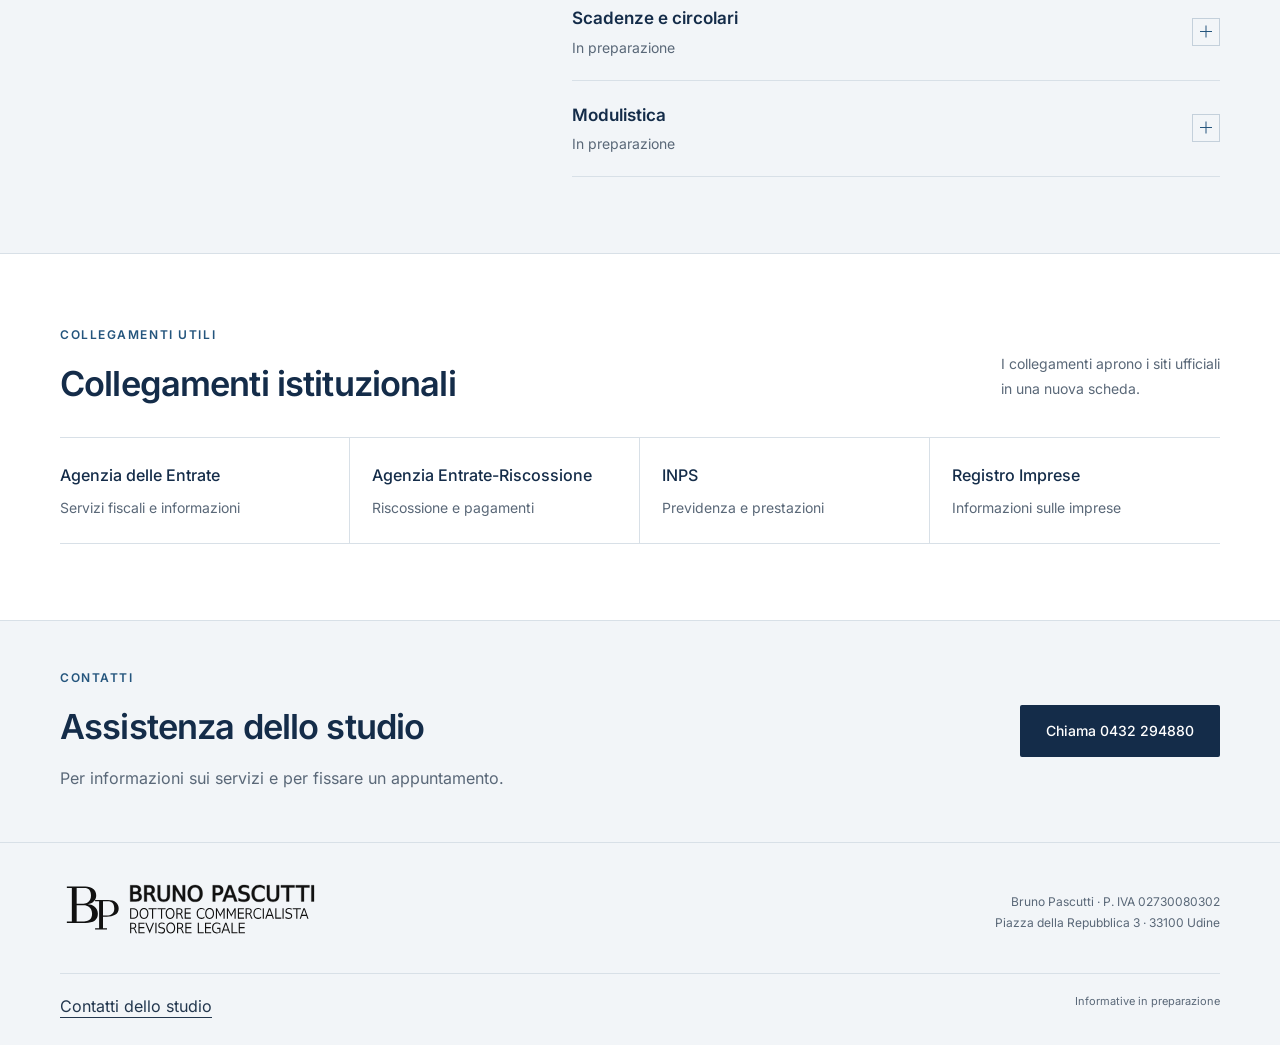
==== commit d02137fe: "Trasferisce la versione 2 del sito Studio Pascutti" ====
--- a/servizi-online.html
+++ b/servizi-online.html
@@ -1,162 +1,193 @@
 <!doctype html>
 <html lang="it">
 <head>
-<meta charset="utf-8">
-<meta name="viewport" content="width=device-width, initial-scale=1">
-<title>Servizi online – Studio Pascutti</title>
-<meta name="description" content="Area clienti Genya OneClick, prenotazione appuntamenti e servizi online dello Studio Pascutti di Udine.">
-<meta name="robots" content="noindex, nofollow">
-<link rel="icon" href="favicon.svg" type="image/svg+xml">
-<link rel="preload" href="assets/fonts/inter.woff2" as="font" type="font/woff2" crossorigin>
-<link rel="stylesheet" href="assets/stile.css">
+  <meta charset="utf-8">
+  <meta name="viewport" content="width=device-width, initial-scale=1">
+  <title>Servizi per i clienti – Bruno Pascutti</title>
+  <meta name="description" content="Genya OneClick, assistenza e informazioni sui servizi online dello Studio Pascutti, dottore commercialista e revisore legale a Udine.">
+  <meta name="robots" content="noindex, nofollow">
+  <meta name="theme-color" content="#142c49">
+  <link rel="icon" href="assets/brand/monogramma-pascutti.svg" type="image/svg+xml">
+  <link rel="preload" href="assets/fonts/inter.woff2" as="font" type="font/woff2" crossorigin>
+  <link rel="stylesheet" href="assets/stile.css">
+  <link rel="stylesheet" href="assets/servizi.css">
+  <script src="assets/site.js" defer></script>
 </head>
-<body>
-<div id="pagina" style="font-family: Inter, system-ui, sans-serif; color: #1B2433; background: #FFFFFF; line-height: 1.6; font-size: 18px">
+<body class="services-page">
+  <a class="skip-link" href="#contenuto">Vai al contenuto</a>
+  <header class="site-header">
+    <div class="container header-inner">
+      <a class="brand" href="index.html" aria-label="Bruno Pascutti, pagina iniziale">
+        <img class="brand-logo" src="assets/brand/logo-pascutti-web.svg" width="310" height="70" alt="Bruno Pascutti — Dottore Commercialista, Revisore Legale">
+      </a>
+      <button class="menu-toggle" type="button" aria-expanded="false" aria-controls="primary-nav"><span>Menu</span><span class="menu-icon" aria-hidden="true"></span></button>
+      <nav class="site-nav" id="primary-nav" aria-label="Menu principale">
+        <a href="index.html#studio">Lo studio</a>
+        <a href="index.html#servizi">Attività</a>
+        <a href="index.html#contatti">Contatti</a>
+        <a class="nav-cta" href="servizi-online.html" aria-current="page">Area clienti</a>
+      </nav>
+    </div>
+  </header>
 
-<header style="background: #FFFFFF; border-bottom: 1px solid #E1E5EB">
-<div style="max-width: 1200px; margin: 0 auto; padding: 20px 32px; display: flex; flex-wrap: wrap; align-items: center; justify-content: space-between; gap: 16px">
-<a href="./" style="display: flex; align-items: center; gap: 14px; text-decoration: none; color: #1B2433">
-<span style="width: 48px; height: 48px; border-radius: 4px; background: #1F3A5F; color: #FFFFFF; display: flex; align-items: center; justify-content: center; font-family: 'Source Serif 4', Georgia, serif; font-weight: 600; font-size: 22px">BP</span>
-<span style="display: flex; flex-direction: column; line-height: 1.25">
-<span style="font-family: 'Source Serif 4', Georgia, serif; font-weight: 600; font-size: 22px">Studio Pascutti</span>
-<span style="font-size: 14px; color: #4A5672">Dottore Commercialista · Revisore Legale</span>
-</span>
-</a>
-<div style="display: flex; flex-wrap: wrap; align-items: center; gap: 12px">
-<a href="./" style="color: #1B2433; font-weight: 500; text-decoration: none; display: inline-flex; align-items: center; min-height: 48px; padding: 0 12px">Home</a>
-<button type="button" id="btn-testo" aria-pressed="false" style="min-height: 48px; padding: 0 20px; border-radius: 4px; border: 2px solid #1F3A5F; background: #FFFFFF; color: #1F3A5F; font: inherit; font-weight: 600; font-size: 17px; cursor: pointer">A+  Testo più grande</button>
-</div>
-</div>
-</header>
+  <main id="contenuto">
+    <section class="services-masthead" aria-labelledby="services-title">
+      <div class="container services-masthead-inner">
+        <div>
+          <p class="eyebrow">Area clienti</p>
+          <h1 id="services-title">Servizi per i clienti</h1>
+          <p class="services-lead">Accesso ai servizi digitali, documenti e informazioni per i rapporti con lo studio.</p>
+        </div>
+        <div class="services-reading">
+          <p>Opzioni di lettura</p>
+          <button class="services-text-toggle" type="button" data-text-toggle aria-pressed="false">A+ Testo più grande</button>
+        </div>
+      </div>
+    </section>
 
-<section style="background: #1F3A5F; color: #FFFFFF">
-<div style="max-width: 1200px; margin: 0 auto; padding: 64px 32px; display: flex; flex-direction: column; gap: 14px">
-<h1 style="margin: 0; font-family: 'Source Serif 4', Georgia, serif; font-size: 2.6em; line-height: 1.1">Servizi online</h1>
-<p style="margin: 0; font-size: 1.1em; max-width: 720px; color: #DCE3EE">Tutto quello che serve per lavorare con lo studio senza spostarsi da casa o dall'ufficio.</p>
-</div>
-</section>
+    <section class="services-portal-section" id="oneclick" aria-labelledby="oneclick-title">
+      <div class="container">
+        <div class="services-portal">
+          <div class="services-portal-copy">
+            <p class="eyebrow">Genya OneClick</p>
+            <h2 id="oneclick-title">Area riservata OneClick</h2>
+            <p>Il portale per consultare i documenti e gli F24 inviati dallo studio, scambiare comunicazioni e gestire le fatture elettroniche.</p>
+            <div class="services-portal-status">
+              <span class="services-status">Accesso in preparazione</span>
+              <p>Il collegamento diretto al portale sarà disponibile in questa pagina. Per informazioni sull’accesso ai servizi già attivi, contattare lo studio.</p>
+            </div>
+            <a class="button button-primary" href="tel:+390432294880">Contatta lo studio</a>
+          </div>
+          <aside class="services-portal-help" aria-labelledby="access-help-title">
+            <h3 id="access-help-title">Supporto all’accesso</h3>
+            <p>Per il primo accesso, il recupero della password o l’utilizzo del portale, lo studio fornisce assistenza telefonica.</p>
+            <a class="services-help-phone" href="tel:+390432294880">0432 294880</a>
+            <p class="services-help-hours">Lun–gio 8.30–12.30 / 14.30–17.30<br> Ven 8.30–12.30</p>
+          </aside>
+        </div>
+      </div>
+    </section>
 
-<section style="background: #F5F6F8">
-<div style="max-width: 1200px; margin: 0 auto; padding: 56px 32px; display: flex; flex-direction: column; gap: 40px">
+    <section class="services-capabilities" id="guide" aria-labelledby="capabilities-title">
+      <div class="container services-split">
+        <div class="services-section-copy">
+          <p class="eyebrow">Servizi digitali</p>
+          <h2 class="section-heading" id="capabilities-title">I servizi di OneClick</h2>
+          <p class="section-intro">Documenti, comunicazioni e adempimenti nell’area riservata.</p>
+          <p class="services-small-note">Le guide all’utilizzo sono in preparazione. Lo studio è disponibile per informazioni sui servizi attivi.</p>
+        </div>
+        <div class="services-feature-list">
+          <article class="services-feature">
+            <h3>Documenti e F24</h3>
+            <p>Dichiarazioni, ricevute, bilanci e deleghe F24 da pagare. Lo studio riceve conferma dell’avvenuta lettura.</p>
+          </article>
+          <article class="services-feature">
+            <h3>Messaggi con lo studio</h3>
+            <p>Comunicazioni direttamente dall’area clienti, tracciate insieme ai documenti.</p>
+          </article>
+          <article class="services-feature">
+            <h3>Fatture elettroniche</h3>
+            <p>Emissione, ricezione e consegna allo studio delle fatture elettroniche con Fattura SMART.</p>
+          </article>
+          <article class="services-feature">
+            <h3>Corrispettivi</h3>
+            <p>Per chi utilizza il registratore telematico, i corrispettivi arrivano allo studio in automatico.</p>
+          </article>
+        </div>
+      </div>
+    </section>
 
-<div style="background: #FFFFFF; border: 1px solid #D5DBE4; border-top: 4px solid #1F3A5F; border-radius: 6px; padding: 40px; display: flex; flex-wrap: wrap; gap: 40px">
-<div style="flex: 999 1 460px; min-width: 0; display: flex; flex-direction: column; gap: 18px">
-<p style="margin: 0; font-size: 0.85em; font-weight: 600; letter-spacing: 0.08em; text-transform: uppercase; color: #1F3A5F">Area clienti</p>
-<h2 style="margin: 0; font-family: 'Source Serif 4', Georgia, serif; font-size: 2em; line-height: 1.15">Genya OneClick</h2>
-<p style="margin: 0">Il portale dello studio per i clienti: documenti e F24 inviati dallo studio, comunicazioni con lo studio e gestione delle fatture elettroniche.</p>
-<a href="#" style="align-self: flex-start; display: inline-flex; align-items: center; gap: 12px; min-height: 64px; padding: 0 36px; border-radius: 4px; background: #1F3A5F; color: #FFFFFF; text-decoration: none; font-weight: 600; font-size: 1.1em">Accesso all'area clienti <span aria-hidden="true">→</span></a>
-<p style="margin: 0; font-size: 0.9em; color: #4A5672">Si apre il portale OneClick di Wolters Kluwer in una nuova scheda.</p>
-</div>
-<div style="flex: 1 1 340px; min-width: 0; background: #F5F6F8; border-radius: 6px; padding: 28px; display: flex; flex-direction: column; gap: 16px">
-<h3 style="margin: 0; font-size: 1.2em">Come entrare in 3 passi</h3>
-<ol style="margin: 0; padding-left: 1.4em; display: flex; flex-direction: column; gap: 12px">
-<li>Premere il pulsante <strong>Accesso all'area clienti</strong>.</li>
-<li>Inserire l'e-mail e la password ricevute dallo studio.</li>
-<li>Se richiesto, inserire il codice di conferma ricevuto via SMS o e-mail.</li>
-</ol>
-<p style="margin: 0; padding-top: 12px; border-top: 1px solid #D5DBE4">Primo accesso, password dimenticata o problemi di accesso? Lo studio è a disposizione al <strong>0432 294880</strong> per guidare passo per passo.</p>
-</div>
-</div>
+    <section class="services-resources" aria-labelledby="resources-title">
+      <div class="container services-split">
+        <div class="services-section-copy">
+          <p class="eyebrow">Informazioni utili</p>
+          <h2 class="section-heading" id="resources-title">Documenti e appuntamenti</h2>
+          <p class="section-intro">Informazioni e strumenti in preparazione per i clienti dello studio.</p>
+        </div>
+        <div class="services-accordions">
+          <details class="services-detail" id="appuntamenti">
+            <summary><span class="services-detail-heading"><span>Prenotazione appuntamenti</span><span class="services-detail-status">In preparazione</span></span><span class="services-detail-mark" aria-hidden="true"></span></summary>
+            <div class="services-detail-content">
+              <p>Il servizio permetterà di scegliere un giorno e un orario disponibili, in studio o in videochiamata.</p>
+              <p>Per fissare un appuntamento, contattare lo studio al <a href="tel:+390432294880">0432 294880</a>. Si riceve su appuntamento.</p>
+            </div>
+          </details>
+          <details class="services-detail" id="documenti">
+            <summary><span class="services-detail-heading"><span>Cosa portare allo studio</span><span class="services-detail-status">In preparazione</span></span><span class="services-detail-mark" aria-hidden="true"></span></summary>
+            <div class="services-detail-content">
+              <p>Qui saranno raccolti gli elenchi dei documenti per 730, Redditi, bilancio e apertura della partita IVA.</p>
+              <p>In attesa della pubblicazione, è possibile richiedere allo studio l’elenco dei documenti necessari alla propria pratica.</p>
+              <a class="services-text-link" href="index.html#contatti">Contatti dello studio</a>
+            </div>
+          </details>
+          <details class="services-detail" id="circolari">
+            <summary><span class="services-detail-heading"><span>Scadenze e circolari</span><span class="services-detail-status">In preparazione</span></span><span class="services-detail-mark" aria-hidden="true"></span></summary>
+            <div class="services-detail-content">
+              <p>Questa sezione raccoglierà le scadenze del mese e le circolari dello studio.</p>
+              <p>Per chiarimenti su una comunicazione ricevuta o su un adempimento, contattare lo studio.</p>
+              <a class="services-text-link" href="index.html#contatti">Contatti dello studio</a>
+            </div>
+          </details>
+          <details class="services-detail" id="modulistica">
+            <summary><span class="services-detail-heading"><span>Modulistica</span><span class="services-detail-status">In preparazione</span></span><span class="services-detail-mark" aria-hidden="true"></span></summary>
+            <div class="services-detail-content">
+              <p>Questa sezione raccoglierà deleghe, informativa privacy e dichiarazioni per l’antiriciclaggio da scaricare.</p>
+              <p>Per ricevere il modello necessario alla propria pratica, contattare lo studio.</p>
+              <a class="services-text-link" href="index.html#contatti">Contatti dello studio</a>
+            </div>
+          </details>
+        </div>
+      </div>
+    </section>
 
-<div style="display: flex; flex-direction: column; gap: 6px">
-<p style="margin: 0; font-size: 0.85em; font-weight: 600; letter-spacing: 0.08em; text-transform: uppercase; color: #1F3A5F">Dentro OneClick</p>
-<h2 style="margin: 0; font-family: 'Source Serif 4', Georgia, serif; font-size: 1.7em; line-height: 1.2">I servizi dell'area clienti</h2>
-<p style="margin: 0; color: #4A5672">Ogni servizio ha una breve guida con i passaggi da seguire.</p>
-</div>
-<div style="display: grid; grid-template-columns: repeat(auto-fit, minmax(250px, 1fr)); gap: 24px">
-<div style="background: #FFFFFF; border-radius: 6px; padding: 28px; display: flex; flex-direction: column; gap: 10px; min-height: 160px">
-<svg width="32" height="32" viewBox="0 0 24 24" fill="none" stroke="#1F3A5F" stroke-width="2" stroke-linecap="round" stroke-linejoin="round" aria-hidden="true"><path d="M7 3h7l5 5v13H7z"></path><path d="M14 3v5h5"></path><path d="M10 13h6M10 17h4"></path></svg>
-<span style="font-weight: 600; font-size: 1.15em">Documenti e F24 dello studio</span>
-<span style="color: #4A5672">Dichiarazioni, ricevute, bilanci e deleghe F24 da pagare. Lo studio riceve conferma dell'avvenuta lettura.</span>
-<a href="#" style="margin-top: auto; align-self: flex-start; font-weight: 600; min-height: 44px; display: inline-flex; align-items: center">Guida <span aria-hidden="true">&nbsp;→</span></a>
-</div>
-<div style="background: #FFFFFF; border-radius: 6px; padding: 28px; display: flex; flex-direction: column; gap: 10px; min-height: 160px">
-<svg width="32" height="32" viewBox="0 0 24 24" fill="none" stroke="#1F3A5F" stroke-width="2" stroke-linecap="round" stroke-linejoin="round" aria-hidden="true"><path d="M4 5h16v11H9l-5 4z"></path></svg>
-<span style="font-weight: 600; font-size: 1.15em">Messaggi con lo studio</span>
-<span style="color: #4A5672">Comunicazioni con lo studio direttamente dall'area clienti, tracciate insieme ai documenti.</span>
-<a href="#" style="margin-top: auto; align-self: flex-start; font-weight: 600; min-height: 44px; display: inline-flex; align-items: center">Guida <span aria-hidden="true">&nbsp;→</span></a>
-</div>
-<div style="background: #FFFFFF; border-radius: 6px; padding: 28px; display: flex; flex-direction: column; gap: 10px; min-height: 160px">
-<svg width="32" height="32" viewBox="0 0 24 24" fill="none" stroke="#1F3A5F" stroke-width="2" stroke-linecap="round" stroke-linejoin="round" aria-hidden="true"><path d="M6 3h9l3 3v15H6z"></path><path d="M9 9h6M9 13h6M9 17h3"></path></svg>
-<span style="font-weight: 600; font-size: 1.15em">Fatture elettroniche</span>
-<span style="color: #4A5672">Emissione, ricezione e consegna allo studio delle fatture elettroniche con Fattura SMART.</span>
-<a href="#" style="margin-top: auto; align-self: flex-start; font-weight: 600; min-height: 44px; display: inline-flex; align-items: center">Guida <span aria-hidden="true">&nbsp;→</span></a>
-</div>
-<div style="background: #FFFFFF; border-radius: 6px; padding: 28px; display: flex; flex-direction: column; gap: 10px; min-height: 160px">
-<svg width="32" height="32" viewBox="0 0 24 24" fill="none" stroke="#1F3A5F" stroke-width="2" stroke-linecap="round" stroke-linejoin="round" aria-hidden="true"><rect x="4" y="3" width="16" height="18" rx="2"></rect><path d="M8 7h8M8 11h2M12 11h2M16 11h0M8 15h2M12 15h2"></path></svg>
-<span style="font-weight: 600; font-size: 1.15em">Corrispettivi</span>
-<span style="color: #4A5672">Per chi utilizza il registratore telematico, i corrispettivi arrivano allo studio in automatico.</span>
-<a href="#" style="margin-top: auto; align-self: flex-start; font-weight: 600; min-height: 44px; display: inline-flex; align-items: center">Guida <span aria-hidden="true">&nbsp;→</span></a>
-</div>
-</div>
+    <section class="services-institutions" aria-labelledby="institutions-title">
+      <div class="container">
+        <div class="services-institutions-heading">
+          <div>
+            <p class="eyebrow">Collegamenti utili</p>
+            <h2 class="section-heading" id="institutions-title">Collegamenti istituzionali</h2>
+          </div>
+          <p>I collegamenti aprono i siti ufficiali<br> in una nuova scheda.</p>
+        </div>
+        <div class="services-institution-links">
+          <a href="https://www.agenziaentrate.gov.it" target="_blank" rel="noopener noreferrer"><span>Agenzia delle Entrate</span><span class="services-institution-description">Servizi fiscali e informazioni</span></a>
+          <a href="https://www.agenziaentrateriscossione.gov.it" target="_blank" rel="noopener noreferrer"><span>Agenzia Entrate-Riscossione</span><span class="services-institution-description">Riscossione e pagamenti</span></a>
+          <a href="https://www.inps.it" target="_blank" rel="noopener noreferrer"><span>INPS</span><span class="services-institution-description">Previdenza e prestazioni</span></a>
+          <a href="https://www.registroimprese.it" target="_blank" rel="noopener noreferrer"><span>Registro Imprese</span><span class="services-institution-description">Informazioni sulle imprese</span></a>
+        </div>
+      </div>
+    </section>
 
-<div style="display: flex; flex-direction: column; gap: 6px">
-<p style="margin: 0; font-size: 0.85em; font-weight: 600; letter-spacing: 0.08em; text-transform: uppercase; color: #1F3A5F">Dallo studio</p>
-<h2 style="margin: 0; font-family: 'Source Serif 4', Georgia, serif; font-size: 1.7em; line-height: 1.2">Altri servizi</h2>
-<p style="margin: 0; color: #4A5672">Servizi disponibili direttamente su questo sito, senza necessità di accesso.</p>
-</div>
-<div style="display: grid; grid-template-columns: repeat(auto-fit, minmax(250px, 1fr)); gap: 24px">
-<a href="#" style="background: #FFFFFF; border-radius: 6px; padding: 28px; display: flex; flex-direction: column; gap: 10px; text-decoration: none; color: #1B2433; min-height: 160px">
-<svg width="32" height="32" viewBox="0 0 24 24" fill="none" stroke="#1F3A5F" stroke-width="2" stroke-linecap="round" stroke-linejoin="round" aria-hidden="true"><rect x="3" y="5" width="18" height="16" rx="2"></rect><path d="M3 10h18M8 3v4M16 3v4"></path></svg>
-<span style="font-weight: 600; font-size: 1.15em">Prenotazione appuntamenti</span>
-<span style="color: #4A5672">Scelta del giorno e dell'ora disponibili, in studio o in videochiamata.</span>
-</a>
-<a href="#" style="background: #FFFFFF; border-radius: 6px; padding: 28px; display: flex; flex-direction: column; gap: 10px; text-decoration: none; color: #1B2433; min-height: 160px">
-<svg width="32" height="32" viewBox="0 0 24 24" fill="none" stroke="#1F3A5F" stroke-width="2" stroke-linecap="round" stroke-linejoin="round" aria-hidden="true"><path d="M9 6h11M9 12h11M9 18h11"></path><path d="M4 6l1 1 2-2M4 12l1 1 2-2M4 18l1 1 2-2"></path></svg>
-<span style="font-weight: 600; font-size: 1.15em">Cosa portare</span>
-<span style="color: #4A5672">Gli elenchi dei documenti per 730, Redditi, bilancio e apertura della partita IVA.</span>
-</a>
-<a href="#" style="background: #FFFFFF; border-radius: 6px; padding: 28px; display: flex; flex-direction: column; gap: 10px; text-decoration: none; color: #1B2433; min-height: 160px">
-<svg width="32" height="32" viewBox="0 0 24 24" fill="none" stroke="#1F3A5F" stroke-width="2" stroke-linecap="round" stroke-linejoin="round" aria-hidden="true"><circle cx="12" cy="12" r="9"></circle><path d="M12 7v5l3 2"></path></svg>
-<span style="font-weight: 600; font-size: 1.15em">Scadenze e circolari</span>
-<span style="color: #4A5672">Le scadenze del mese e le circolari dello studio, spiegate in modo semplice.</span>
-</a>
-<a href="#" style="background: #FFFFFF; border-radius: 6px; padding: 28px; display: flex; flex-direction: column; gap: 10px; text-decoration: none; color: #1B2433; min-height: 160px">
-<svg width="32" height="32" viewBox="0 0 24 24" fill="none" stroke="#1F3A5F" stroke-width="2" stroke-linecap="round" stroke-linejoin="round" aria-hidden="true"><path d="M4 4h16v16H4z"></path><path d="M4 9h16M9 9v11"></path></svg>
-<span style="font-weight: 600; font-size: 1.15em">Modulistica</span>
-<span style="color: #4A5672">Deleghe, informativa privacy e dichiarazioni per l'antiriciclaggio da scaricare.</span>
-</a>
-</div>
+    <section class="services-contact" aria-labelledby="contact-help-title">
+      <div class="container services-contact-inner">
+        <div>
+          <p class="eyebrow">Contatti</p>
+          <h2 class="section-heading" id="contact-help-title">Assistenza dello studio</h2>
+          <p>Per informazioni sui servizi e per fissare un appuntamento.</p>
+        </div>
+        <a class="button button-primary" href="tel:+390432294880">Chiama 0432 294880</a>
+      </div>
+    </section>
+  </main>
 
-
-</div>
-</section>
-
-<section style="background: #FFFFFF">
-<div style="max-width: 1200px; margin: 0 auto; padding: 64px 32px; display: flex; flex-direction: column; gap: 24px">
-<h2 style="margin: 0; font-family: 'Source Serif 4', Georgia, serif; font-size: 2em; line-height: 1.15">Collegamenti utili</h2>
-<div style="display: grid; grid-template-columns: repeat(auto-fit, minmax(260px, 1fr)); gap: 16px">
-<a href="https://www.agenziaentrate.gov.it" target="_blank" rel="noopener" style="display: flex; justify-content: space-between; align-items: center; min-height: 64px; padding: 0 22px; border: 1px solid #D5DBE4; border-radius: 4px; text-decoration: none; color: #1B2433; font-weight: 600">Agenzia delle Entrate <span aria-hidden="true" style="color: #1F3A5F">↗</span></a>
-<a href="https://www.agenziaentrateriscossione.gov.it" target="_blank" rel="noopener" style="display: flex; justify-content: space-between; align-items: center; min-height: 64px; padding: 0 22px; border: 1px solid #D5DBE4; border-radius: 4px; text-decoration: none; color: #1B2433; font-weight: 600">Agenzia Entrate-Riscossione <span aria-hidden="true" style="color: #1F3A5F">↗</span></a>
-<a href="https://www.inps.it" target="_blank" rel="noopener" style="display: flex; justify-content: space-between; align-items: center; min-height: 64px; padding: 0 22px; border: 1px solid #D5DBE4; border-radius: 4px; text-decoration: none; color: #1B2433; font-weight: 600">INPS <span aria-hidden="true" style="color: #1F3A5F">↗</span></a>
-<a href="https://www.registroimprese.it" target="_blank" rel="noopener" style="display: flex; justify-content: space-between; align-items: center; min-height: 64px; padding: 0 22px; border: 1px solid #D5DBE4; border-radius: 4px; text-decoration: none; color: #1B2433; font-weight: 600">Registro Imprese <span aria-hidden="true" style="color: #1F3A5F">↗</span></a>
-</div>
-</div>
-</section>
-
-<section style="background: #EEF1F5; border-top: 1px solid #E1E5EB">
-<div style="max-width: 1200px; margin: 0 auto; padding: 48px 32px; display: flex; flex-wrap: wrap; align-items: center; justify-content: space-between; gap: 24px">
-<div style="display: flex; flex-direction: column; gap: 6px">
-<h2 style="margin: 0; font-family: 'Source Serif 4', Georgia, serif; font-size: 1.6em">Serve aiuto?</h2>
-<p style="margin: 0">Lo studio è raggiungibile al 0432 294880 o all'indirizzo [E-MAIL].</p>
-</div>
-<a href="./" style="display: inline-flex; align-items: center; min-height: 56px; padding: 0 28px; border-radius: 4px; background: #1B2433; color: #FFFFFF; text-decoration: none; font-weight: 600">Contatti dello studio</a>
-</div>
-</section>
-
-<footer style="background: #1B2433; color: #C9D2EA; font-size: 15px">
-<div style="max-width: 1200px; margin: 0 auto; padding: 40px 32px; display: flex; flex-wrap: wrap; justify-content: space-between; gap: 16px">
-<p style="margin: 0">Studio Bruno Pascutti Dottore Commercialista · Piazza della Repubblica 3, 33100 Udine · P.IVA 02730080302</p>
-<p style="margin: 0; display: flex; gap: 20px"><a href="#" style="color: #FFFFFF">Privacy</a><a href="#" style="color: #FFFFFF">Cookie</a><a href="#" style="color: #FFFFFF">Accessibilità</a></p>
-</div>
-</footer>
-
-</div>
-<script>
-(function(){var b=document.getElementById('btn-testo'),p=document.getElementById('pagina'),k='sp-testo-grande';
-function set(on){p.style.fontSize=on?'22px':'18px';b.setAttribute('aria-pressed',on?'true':'false');b.style.background=on?'#1F3A5F':'#FFFFFF';b.style.color=on?'#FFFFFF':'#1F3A5F';try{localStorage.setItem(k,on?'1':'0')}catch(e){}}
-var on=false;try{on=localStorage.getItem(k)==='1'}catch(e){}set(on);
-b.addEventListener('click',function(){on=!on;set(on)});})();
-</script>
+  <footer class="site-footer">
+    <div class="container">
+      <div class="footer-inner">
+        <div class="footer-brand">
+          <a class="brand" href="index.html" aria-label="Bruno Pascutti, pagina iniziale">
+            <img class="brand-logo" src="assets/brand/logo-pascutti-web.svg" width="310" height="70" alt="Bruno Pascutti — Dottore Commercialista, Revisore Legale" loading="lazy">
+          </a>
+        </div>
+        <div class="footer-meta">
+          <p>Bruno Pascutti · P. IVA 02730080302</p>
+          <p>Piazza della Repubblica 3 · 33100 Udine</p>
+        </div>
+      </div>
+      <div class="footer-bottom">
+        <a href="index.html#contatti">Contatti dello studio</a>
+        <span class="footer-preparation">Informative in preparazione</span>
+      </div>
+    </div>
+  </footer>
 </body>
 </html>
--- a/assets/stile.css
+++ b/assets/stile.css
@@ -1,7 +1,22 @@
-@font-face{font-family:Inter;src:url(fonts/inter.woff2) format("woff2");font-weight:100 900;font-display:swap}
-@font-face{font-family:"Source Serif 4";src:url(fonts/source-serif-4.woff2) format("woff2");font-weight:200 900;font-display:swap}
-html{-webkit-text-size-adjust:100%}
-body{margin:0;font-family:Inter,system-ui,sans-serif;color:#1B2433;background:#FFFFFF}
-a{color:#1F3A5F}a:hover{color:#14283F}
-a:focus-visible,button:focus-visible{outline:3px solid #1F3A5F;outline-offset:3px}
-*{box-sizing:border-box}
+@font-face{font-family:Inter;src:url(fonts/inter.woff2) format("woff2");font-weight:100 900;font-style:normal;font-display:swap}
+:root{--navy:#142c49;--navy-deep:#10253e;--ink:#23374e;--muted:#5a6878;--paper:#f2f5f8;--white:#fff;--blue:#24557d;--line:#d8e0e7;--sans:Inter,system-ui,sans-serif;font-size:16px;color-scheme:light}
+*{box-sizing:border-box}html{scroll-behavior:smooth;scroll-padding-top:124px;-webkit-text-size-adjust:100%}html.text-large{font-size:19px}body{margin:0;color:var(--ink);background:var(--white);font-family:var(--sans);font-size:1rem;line-height:1.75}button,input,select,textarea{font:inherit}a{color:inherit;text-underline-offset:5px}a,button,summary{-webkit-tap-highlight-color:transparent}img{max-width:100%;display:block;height:auto}figure,p,h1,h2,h3,dl,dd{margin:0}button{cursor:pointer}button:disabled{cursor:default}svg{flex-shrink:0}a:focus-visible,button:focus-visible,summary:focus-visible{outline:3px solid #4f91be;outline-offset:5px}::selection{background:#d8e8f5;color:var(--navy)}.container{width:min(100% - 80px,1160px);margin-inline:auto}.section-space{padding-block:92px}.eyebrow{font-size:.75rem;font-weight:600;letter-spacing:.13em;text-transform:uppercase;line-height:1.5;color:var(--blue);margin-bottom:18px}.section-heading{font-size:clamp(1.9rem,2.8vw,2.35rem);font-weight:500;line-height:1.2;letter-spacing:-.04em;color:var(--navy)}.section-intro{color:var(--muted);font-size:1rem;line-height:1.8;max-width:360px}.icon{width:21px;height:21px}.sr-only{position:absolute;width:1px;height:1px;padding:0;margin:-1px;overflow:hidden;clip:rect(0,0,0,0);white-space:nowrap;border:0}.skip-link{position:fixed;top:10px;left:12px;transform:translateY(-200%);z-index:100;background:var(--navy);color:#fff;padding:12px 20px}.skip-link:focus{transform:translateY(0)}
+/* The compact signature uses only the original plaque's vector outlines. */
+.site-header{background:#fff;border-bottom:1px solid var(--line);position:sticky;top:0;z-index:20}.header-inner{min-height:108px;display:flex;justify-content:space-between;align-items:center;gap:28px}.brand{display:inline-flex;align-items:center;text-decoration:none;flex-shrink:0}.brand-logo{width:296px;height:auto}.site-nav{display:flex;align-items:center;gap:30px}.site-nav>a{font-size:.875rem;font-weight:500;text-decoration:none;white-space:nowrap;position:relative;min-height:44px;display:inline-flex;align-items:center;transition:color .2s ease}.site-nav>a:not(.nav-cta):after{content:"";position:absolute;left:0;right:0;bottom:5px;height:1px;background:var(--blue);transform:scaleX(0);transform-origin:left;transition:transform .2s}.site-nav>a:hover:after,.site-nav>a[aria-current=page]:after{transform:scaleX(1)}.site-nav .nav-cta{border:1px solid var(--navy);padding:10px 22px;min-height:44px;color:var(--navy);border-radius:2px}.site-nav .nav-cta:hover,.site-nav .nav-cta[aria-current=page]{background:var(--navy);color:#fff}.menu-toggle{display:none}.button{display:inline-flex;justify-content:center;align-items:center;text-align:center;min-height:52px;padding:13px 25px;font-size:.875rem;font-weight:500;text-decoration:none;border:1px solid transparent;border-radius:2px;line-height:1.5;transition:background .2s,color .2s,border-color .2s;gap:10px}.button-primary{background:var(--navy);color:#fff}.button-primary:hover{background:var(--blue)}.button-secondary{border-color:var(--navy);color:var(--navy);background:transparent}.button-secondary:hover{background:#e5edf4}.button-light{background:#fff;color:var(--navy)}.button-light:hover{background:#dce8f2}.text-link{font-size:.875rem;font-weight:500;text-decoration:none;border-bottom:1px solid #8b9db0;padding-block:6px;line-height:1.6;display:inline-block}.text-link:hover{color:var(--blue);border-color:var(--blue)}
+/* Direct, typographic opening; the contact information is always actionable. */
+.hero{padding:72px 0;background:var(--paper);border-bottom:1px solid var(--line)}.hero-grid{display:grid;grid-template-columns:minmax(0,1.85fr) minmax(280px,1fr);gap:70px;align-items:center}.hero-copy{min-width:0}.hero-eyebrow{display:flex;align-items:center;gap:13px;margin-bottom:25px}.hero-eyebrow:before{content:"";width:28px;height:2px;background:var(--blue);flex-shrink:0}.hero h1{font-size:clamp(2.7rem,4.05vw,3.5rem);font-weight:500;letter-spacing:-.055em;line-height:1.15;color:var(--navy)}.hero-description{max-width:550px;color:var(--muted);font-size:1.0625rem;line-height:1.85;margin-top:26px}.hero-actions{display:flex;gap:27px;align-items:center;flex-wrap:wrap;margin-top:30px}.hero-audience{display:flex;flex-wrap:wrap;align-items:center;gap:12px 20px;border-top:1px solid #d2dce6;padding-top:20px;margin-top:36px;color:#526478;font-size:.75rem;line-height:1.5}.hero-audience span+span:before{content:"";display:inline-block;vertical-align:middle;width:3px;height:3px;margin-right:20px;background:#7b91a7;border-radius:50%}.practice-panel{background:var(--navy);color:#fff;padding:36px 34px 33px;border-top:3px solid #527b9e}.practice-panel .eyebrow{color:#b2c7da;font-size:.6875rem;margin-bottom:12px}.practice-panel h2{font-size:1.55rem;line-height:1.25;font-weight:500;letter-spacing:-.025em}.practice-qualification{color:#cfdae6;font-size:.8125rem;line-height:1.7;margin-top:9px}.practice-address{border-top:1px solid #ffffff26;margin-top:26px;padding-top:22px}.practice-label{display:block;color:#b2c7da;font-size:.6875rem;font-weight:500;letter-spacing:.06em;text-transform:uppercase;margin-bottom:9px}.practice-address p{font-size:.9375rem;line-height:1.65}.practice-address small{display:block;color:#c2d0de;font-size:.75rem;margin-top:6px}.practice-contact{border-top:1px solid #ffffff26;margin-top:22px;padding-top:21px}.practice-contact>a{font-size:1.65rem;letter-spacing:-.03em;line-height:1.3;text-decoration:none;font-weight:400;display:inline-block}.practice-contact>a:hover{text-decoration:underline}.practice-contact>p{font-size:.75rem;color:#c2d0de;margin-top:7px}
+/* Six areas, aligned as open text columns rather than decorative cards. */
+.section-topline{display:flex;justify-content:space-between;align-items:end;gap:50px;margin-bottom:42px}.expertise-grid{display:grid;grid-template-columns:repeat(3,minmax(0,1fr));column-gap:42px;row-gap:38px}.expertise-item{border-top:1px solid #a6b6c7;padding-top:22px}.service-number{display:block;font-size:.75rem;letter-spacing:.06em;color:var(--blue);margin-bottom:12px;font-variant-numeric:tabular-nums}.expertise-item h3{font-size:1.125rem;font-weight:550;line-height:1.4;letter-spacing:-.025em;color:var(--navy);margin-bottom:13px}.expertise-item p{font-size:.9375rem;line-height:1.8;color:var(--muted)}
+/* Identity and professional profile. */
+.studio-section{background:var(--paper);border-block:1px solid var(--line)}.studio-grid{display:grid;grid-template-columns:minmax(0,.85fr) minmax(0,1.35fr);gap:90px;align-items:start}.studio-identity{padding-top:6px}.identity-sheet{background:#fff;border:1px solid var(--line);padding:40px 30px 34px}.identity-sheet img{width:100%}.professional-register{margin-top:26px;padding-left:2px}.professional-register>div+div{margin-top:18px}.professional-register dt{font-size:.75rem;color:var(--muted);line-height:1.65}.professional-register dd{font-size:.8125rem;font-weight:500;color:var(--navy);margin-top:2px}.studio-copy .section-heading{margin-bottom:25px}.studio-copy>p:not(.eyebrow){color:var(--muted);font-size:.9375rem;line-height:1.85;margin-bottom:18px}.studio-copy>p.studio-lead{font-size:1.125rem;line-height:1.75;color:var(--ink);margin-bottom:24px;letter-spacing:-.015em}.studio-details{border-block:1px solid #cbd5df;margin-top:28px}.studio-details summary{display:flex;align-items:center;justify-content:space-between;gap:24px;list-style:none;cursor:pointer;padding:18px 0;font-size:.8125rem;font-weight:500;color:var(--navy)}.studio-details summary::-webkit-details-marker{display:none}.studio-details summary::marker{content:""}.plus-icon{width:12px;height:12px;position:relative;flex-shrink:0}.plus-icon:before,.plus-icon:after{content:"";position:absolute;width:12px;height:1px;left:0;top:6px;background:currentColor}.plus-icon:after{transform:rotate(90deg)}details[open] .plus-icon:after{transform:rotate(0)}.studio-details>div{padding:0 0 20px;color:var(--muted);font-size:.875rem;line-height:1.8}.studio-details>div p+p{margin-top:12px}
+/* Client resources. */
+.client-section{background:var(--navy);color:#fff;padding-block:65px}.client-grid{display:grid;grid-template-columns:1fr 1.2fr;gap:90px;align-items:center}.client-copy .eyebrow{color:#b2c7da}.client-copy .section-heading{color:#fff;font-size:2rem}.client-copy>p:not(.eyebrow){color:#c6d4e1;font-size:.9375rem;line-height:1.8;margin-top:20px;max-width:360px}.client-copy .button{margin-top:26px}.client-links{display:grid;grid-template-columns:repeat(2,minmax(0,1fr));gap:0 30px}.client-links>a{display:flex;flex-direction:column;justify-content:center;gap:9px;text-decoration:none;border-bottom:1px solid #ffffff2b;padding:24px 0;min-height:118px}.client-links>a:nth-child(-n+2){border-top:1px solid #ffffff2b}.client-links strong{font-size:.9375rem;font-weight:500;line-height:1.5}.client-links small{font-size:.75rem;color:#c0cfdd;line-height:1.6}.client-links a:hover strong{text-decoration:underline;text-underline-offset:5px}
+/* Contact and legal information. */
+.contact-heading{display:flex;justify-content:space-between;align-items:end;gap:45px;margin-bottom:43px}.contact-grid{display:grid;grid-template-columns:1fr 1.12fr .9fr;gap:50px;border-top:1px solid var(--line);padding-top:30px}.contact-block h3{font-size:.75rem;font-weight:600;color:var(--blue);letter-spacing:.07em;text-transform:uppercase;margin-bottom:20px}.contact-block>p{font-size:1rem;line-height:1.7}.contact-block>p.contact-muted{color:var(--muted);font-size:.8125rem;margin-top:8px}.contact-block .text-link{font-size:.8125rem;margin-top:17px}.contact-phone{font-size:1.5rem;color:var(--navy);font-weight:400;letter-spacing:-.04em;text-decoration:none;line-height:1.4}.contact-phone:hover{text-decoration:underline}.contact-block>p.contact-pec{color:var(--muted);font-size:.75rem;line-height:1.8;margin-top:22px}.contact-pec a{color:var(--navy);font-size:.875rem;overflow-wrap:anywhere}.hours>div{display:flex;justify-content:space-between;gap:22px;align-items:start;font-size:.8125rem;line-height:1.9}.hours>div+div{margin-top:16px;padding-top:12px;border-top:1px solid var(--line)}.hours dt{color:var(--muted)}.hours dd{text-align:right;font-variant-numeric:tabular-nums;white-space:nowrap}.site-footer{background:var(--paper);border-top:1px solid var(--line);padding:35px 0 25px}.footer-inner{display:flex;align-items:center;justify-content:space-between;gap:32px}.footer-brand .brand-logo{width:265px}.footer-brand>p,.footer-meta p{font-size:.75rem;line-height:1.8;color:var(--muted)}.footer-meta{text-align:right}.footer-links{display:flex;flex-direction:column;gap:7px;font-size:.8125rem}.footer-links a{text-underline-offset:4px}.footer-bottom{display:flex;justify-content:space-between;align-items:start;gap:24px;border-top:1px solid var(--line);margin-top:27px;padding-top:18px}.professional-details{max-width:610px}.professional-details summary{cursor:pointer;font-size:.75rem;color:var(--muted)}.professional-details>div{font-size:.75rem;color:var(--muted);padding-top:13px;line-height:1.8}.professional-details>div p+p{margin-top:6px}.footer-preparation{font-size:.6875rem;line-height:1.8;color:var(--muted);text-align:right}
+@media(min-width:1600px){.hero{padding-block:88px}}
+@media(max-width:1050px){.container{width:min(100% - 56px,1160px)}.site-nav{gap:23px}.brand-logo{width:270px}.hero-grid{gap:38px;grid-template-columns:minmax(0,1.65fr) minmax(270px,1fr)}.hero h1{font-size:clamp(2.35rem,4.3vw,3rem)}.practice-panel{padding:28px}.section-space{padding-block:72px}.expertise-grid{column-gap:28px}.studio-grid{gap:50px}.client-grid{gap:50px}.contact-grid{gap:30px}.identity-sheet{padding:34px 24px}.hero-actions{gap:20px}.hero-audience{gap:10px 12px}.hero-audience span+span:before{margin-right:12px}.client-section{padding-block:60px}}
+@media(max-width:850px) and (min-width:741px){.header-inner{gap:20px}.brand-logo{width:245px}.site-nav{gap:16px}.site-nav>a{font-size:.8125rem}.site-nav .nav-cta{padding-inline:15px}.hero-grid{gap:30px;grid-template-columns:minmax(0,1.4fr) minmax(250px,1fr)}.hero h1{font-size:2.35rem}.hero h1 br{display:none}.hero-description{font-size:1rem}.hero-actions{gap:15px}.hero-actions .button{padding-inline:18px}.hero-audience span+span:before{display:none}.hero-audience{gap:10px 17px}.practice-panel{padding:26px}.practice-panel h2{font-size:1.4rem}.practice-contact>a{font-size:1.4rem}.expertise-grid{grid-template-columns:repeat(2,minmax(0,1fr))}.studio-grid{gap:36px}.client-grid{gap:35px;grid-template-columns:1fr 1.15fr}.client-links{column-gap:20px}.contact-grid{gap:26px;grid-template-columns:1fr 1.12fr}.contact-block:last-child{grid-column:1/-1;max-width:350px;width:100%}}
+@media(max-width:740px){html{scroll-padding-top:108px}.container{width:calc(100% - 40px)}.header-inner{min-height:90px;flex-wrap:wrap;gap:0;padding-block:10px}.brand-logo{width:246px}.menu-toggle{display:inline-flex;align-items:center;justify-content:center;gap:9px;border:0;background:transparent;min-height:44px;min-width:44px;padding:9px 0 9px 12px;color:var(--navy);font-size:.75rem}.menu-icon{display:block;position:relative;width:17px;height:12px;border-block:1px solid currentColor}.menu-icon:before{content:"";position:absolute;left:0;right:0;top:5px;height:1px;background:currentColor}.site-nav{width:100%;flex-direction:column;align-items:stretch;gap:0;padding:12px 0 6px}.js .site-nav{display:none}.js .site-nav.is-open{display:flex}.site-nav>a{font-size:.9375rem;padding:12px 6px;border-top:1px solid var(--line);min-height:48px}.site-nav>a:not(.nav-cta):after{display:none}.site-nav .nav-cta{margin-top:8px;justify-content:center}.hero{padding:44px 0}.hero-grid{grid-template-columns:minmax(0,1fr);gap:34px}.hero-eyebrow{font-size:.6875rem;margin-bottom:23px}.hero h1{font-size:clamp(2.1rem,6.3vw,3rem);line-height:1.17;letter-spacing:-.045em}.hero-description{font-size:1rem;line-height:1.8;max-width:540px;margin-top:22px}.hero-actions{margin-top:25px;gap:22px}.hero-audience{margin-top:29px;padding-top:17px;font-size:.6875rem;gap:10px 16px}.hero-audience span+span:before{margin-right:16px}.practice-panel{padding:25px;display:grid;grid-template-columns:1fr 1fr;column-gap:28px}.practice-panel .eyebrow{grid-column:1/-1;margin-bottom:10px}.practice-panel h2{grid-column:1;grid-row:2;font-size:1.4rem}.practice-qualification{grid-column:1;grid-row:3;margin-top:6px}.practice-address{grid-column:2;grid-row:2/5;border-top:0;border-left:1px solid #ffffff26;padding:0 0 0 26px;margin-top:0}.practice-contact{grid-column:1/-1;margin-top:23px;padding-top:19px;display:grid;grid-template-columns:1fr auto;gap:0 24px;align-items:center}.practice-contact .practice-label{margin-bottom:4px}.practice-contact>a{grid-column:2;grid-row:1/3;font-size:1.45rem}.practice-contact>p{margin-top:0}.section-space{padding-block:58px}.section-topline,.contact-heading{display:block;margin-bottom:31px}.section-heading{font-size:2rem}.eyebrow{margin-bottom:15px;font-size:.6875rem}.section-topline .section-intro,.contact-heading .section-intro{margin-top:19px;max-width:500px;font-size:.9375rem}.expertise-grid{grid-template-columns:repeat(2,minmax(0,1fr));column-gap:28px;row-gap:29px}.expertise-item{padding-top:18px}.expertise-item h3{font-size:1.0625rem;margin-bottom:10px}.expertise-item p{font-size:.875rem;line-height:1.8}.service-number{margin-bottom:9px}.studio-grid{grid-template-columns:minmax(0,1fr);gap:35px}.studio-identity{display:grid;grid-template-columns:1.1fr 1fr;gap:30px;align-items:center;padding:0}.identity-sheet{padding:27px 24px}.professional-register{margin:0}.professional-register dt{font-size:.6875rem}.professional-register dd{font-size:.75rem}.studio-copy .section-heading{margin-bottom:19px}.studio-copy>p.studio-lead{font-size:1.0625rem;line-height:1.7}.client-grid{grid-template-columns:minmax(0,1fr);gap:32px}.client-copy>p:not(.eyebrow){max-width:500px}.client-links{column-gap:28px}.client-links>a{min-height:112px;padding:22px 0}.contact-grid{grid-template-columns:repeat(2,minmax(0,1fr));gap:32px;padding-top:26px}.contact-block h3{margin-bottom:15px}.contact-block:last-child{max-width:350px;width:100%;grid-column:1/-1}.contact-block>p{font-size:.9375rem}.contact-phone{font-size:1.4rem}.contact-pec a{font-size:.8125rem}.footer-inner{flex-wrap:wrap;align-items:start;gap:24px}.footer-brand .brand-logo{width:245px}.footer-meta{text-align:left}.footer-bottom{flex-direction:column;gap:12px}.footer-preparation{text-align:left}}
+@media(max-width:440px){.container{width:calc(100% - 36px)}.brand-logo{width:226px}.menu-toggle{font-size:.6875rem;gap:8px;padding-left:4px}.hero{padding-top:36px}.hero h1{font-size:2.05rem}.hero h1 br{display:none}.hero-actions{gap:18px;align-items:start;flex-direction:column}.hero-actions .text-link{padding-top:0}.hero-audience{gap:8px 12px;font-size:.625rem}.hero-audience span+span:before{margin-right:12px}.practice-panel{display:block;padding:25px}.practice-panel h2{font-size:1.45rem}.practice-qualification{font-size:.8125rem}.practice-address{border-left:0;border-top:1px solid #ffffff26;padding:20px 0 0;margin-top:21px}.practice-contact{display:block;margin-top:20px;padding-top:18px}.practice-contact .practice-label{margin-bottom:9px}.practice-contact>a{font-size:1.65rem}.practice-contact>p{margin-top:5px}.expertise-grid{grid-template-columns:minmax(0,1fr);row-gap:25px}.expertise-item h3{font-size:1.125rem}.expertise-item p{font-size:.9375rem}.service-number{float:left;margin-right:17px;line-height:1.8}.expertise-item h3,.expertise-item p{margin-left:34px}.studio-identity{grid-template-columns:minmax(0,1fr);gap:22px}.identity-sheet{padding:33px;max-width:360px}.professional-register{display:grid;grid-template-columns:1.2fr 1fr;gap:18px}.professional-register>div+div{margin-top:0}.studio-details summary{font-size:.8125rem;gap:15px}.client-links{grid-template-columns:minmax(0,1fr);gap:0}.client-links>a{min-height:92px;padding:20px 0;gap:6px}.client-links>a:nth-child(2){border-top:0}.contact-grid{grid-template-columns:minmax(0,1fr);gap:27px}.contact-block+.contact-block{border-top:1px solid var(--line);padding-top:26px}.contact-block:last-child{max-width:none}.section-heading{font-size:1.85rem}.footer-brand .brand-logo{width:245px}.footer-inner{gap:23px}}
+@media(max-width:350px){.brand-logo{width:200px}.menu-toggle>span:first-child{font-size:.625rem}.menu-toggle{gap:6px}.hero h1{font-size:1.9rem}.hero-audience{gap:8px 9px;font-size:.6rem}.hero-audience span+span:before{margin-right:9px}.professional-register{grid-template-columns:minmax(0,1fr)}.professional-register>div+div{margin-top:0}}
+@media(prefers-reduced-motion:reduce){html{scroll-behavior:auto}*,*::before,*::after{transition:none!important}}
--- a/assets/servizi.css
+++ b/assets/servizi.css
@@ -0,0 +1,133 @@
+/* Client services share the studio's blue, white and typographic identity. */
+.services-page { background: #fff; }
+.services-page main { overflow-wrap: break-word; }
+.services-page [id] { scroll-margin-top: 8px; }
+.services-page .section-heading { font-family: var(--sans); font-weight: 600; line-height: 1.25; letter-spacing: -.025em; }
+.services-masthead { padding: 68px 0 44px; }
+.services-masthead-inner { display: grid; grid-template-columns: minmax(0, 1fr) minmax(200px, .36fr); align-items: end; gap: 64px; }
+.services-masthead h1 { color: var(--navy); font-family: var(--sans); font-size: clamp(2rem, 3.7vw, 2.75rem); font-weight: 600; letter-spacing: -.035em; line-height: 1.18; margin: 14px 0 22px; }
+.services-lead { max-width: 39rem; color: var(--muted); font-size: 1.125rem; line-height: 1.75; margin: 0; }
+.services-reading { padding-bottom: 5px; }
+.services-reading > p { color: var(--muted); font-size: .8125rem; line-height: 1.6; margin: 0 0 12px; }
+.services-text-toggle { display: inline-flex; align-items: center; justify-content: center; border: 1px solid var(--line); padding: 10px 14px; background: #fff; color: var(--navy); min-height: 46px; font: inherit; font-size: .875rem; cursor: pointer; }
+.services-text-toggle:hover, .services-text-toggle[aria-pressed="true"] { background: var(--paper); border-color: #24557d; }
+.services-text-toggle:focus-visible { outline: 3px solid #24557d; outline-offset: 4px; }
+.services-portal-section { padding: 0 0 76px; }
+.services-portal { display: grid; grid-template-columns: minmax(0, 1.5fr) minmax(0, 1fr); border: 1px solid var(--line); border-top: 3px solid #24557d; background: #fff; color: var(--navy); }
+.services-portal-copy { padding: 39px 45px 43px; }
+.services-portal .eyebrow { color: #24557d; font-size: .8125rem; margin-bottom: 13px; }
+.services-portal-copy h2 { font-family: var(--sans); font-size: clamp(1.75rem, 2.5vw, 2.15rem); font-weight: 600; letter-spacing: -.025em; line-height: 1.25; margin: 0 0 20px; color: var(--navy); }
+.services-portal-copy > p:not(.eyebrow) { color: var(--muted); max-width: 34rem; font-size: 1.0625rem; line-height: 1.8; margin: 0; }
+.services-portal-status { margin: 24px 0; padding-top: 21px; border-top: 1px solid var(--line); }
+.services-status { display: inline-flex; align-items: center; gap: 9px; color: #24557d; font-size: .875rem; font-weight: 600; }
+.services-status::before { content: ""; width: 6px; height: 6px; border-radius: 50%; background: #24557d; flex: 0 0 auto; }
+.services-portal-status p { color: var(--muted); max-width: 31rem; font-size: .9375rem; line-height: 1.75; margin: 9px 0 0; }
+.services-portal .button { min-height: 50px; font-size: .9375rem; }
+.services-portal-help { padding: 40px 35px; background: var(--paper); border-left: 1px solid var(--line); }
+.services-portal-help h3 { font-family: var(--sans); font-size: 1.375rem; font-weight: 600; line-height: 1.35; letter-spacing: -.015em; margin: 0 0 20px; color: var(--navy); }
+.services-portal-help > p { color: var(--muted); font-size: 1rem; line-height: 1.8; margin: 0 0 23px; }
+.services-help-phone { display: inline-block; color: var(--navy); font-family: var(--sans); font-weight: 600; font-size: 1.55rem; line-height: 1.4; letter-spacing: -.02em; text-decoration: none; white-space: nowrap; }
+.services-help-phone:hover { color: #24557d; text-decoration: underline; text-underline-offset: .2em; }
+.services-portal-help p.services-help-hours { margin: 15px 0 0; color: var(--muted); font-size: .875rem; line-height: 1.85; }
+.services-split { display: grid; grid-template-columns: minmax(0, .85fr) minmax(0, 1.25fr); gap: 72px; }
+.services-section-copy { max-width: 25rem; }
+.services-section-copy .section-heading { font-size: clamp(1.8rem, 2.7vw, 2.15rem); margin-top: 14px; }
+.services-section-copy .section-intro { margin-top: 18px; }
+.services-small-note { border-left: 2px solid #b9cad9; color: var(--muted); font-size: .875rem; line-height: 1.8; padding-left: 16px; margin: 26px 0 0; max-width: 23rem; }
+.services-capabilities { padding: 0 0 76px; }
+.services-feature-list { display: grid; grid-template-columns: repeat(2, minmax(0, 1fr)); gap: 30px 35px; padding-top: 2px; }
+.services-feature { border-top: 1px solid var(--line); padding-top: 19px; }
+.services-feature h3 { color: var(--navy); font-size: 1.0625rem; font-weight: 600; line-height: 1.5; margin: 0 0 12px; }
+.services-feature p { color: var(--muted); font-size: 1rem; line-height: 1.8; margin: 0; }
+.services-resources { padding: 72px 0 76px; background: var(--paper); border-top: 1px solid var(--line); border-bottom: 1px solid var(--line); }
+.services-accordions { border-top: 1px solid var(--line); }
+.services-detail { border-bottom: 1px solid var(--line); }
+.services-detail summary { cursor: pointer; display: flex; align-items: center; justify-content: space-between; list-style: none; gap: 20px; padding: 22px 0; }
+.services-detail summary::-webkit-details-marker { display: none; }
+.services-detail summary::marker { content: ""; }
+.services-detail summary:focus-visible { outline: 3px solid #24557d; outline-offset: 5px; }
+.services-detail-heading { display: flex; flex-direction: column; gap: 6px; color: var(--navy); font-size: 1.0625rem; font-weight: 600; line-height: 1.45; }
+.services-detail-status { color: var(--muted); font-size: .875rem; font-weight: 400; line-height: 1.5; }
+.services-detail-mark { position: relative; width: 28px; height: 28px; flex: 0 0 28px; border: 1px solid #c4d0db; }
+.services-detail-mark::before, .services-detail-mark::after { position: absolute; content: ""; background: #24557d; top: 12px; left: 7px; width: 12px; height: 1px; }
+.services-detail-mark::after { transform: rotate(90deg); }
+.services-detail[open] .services-detail-mark::after { transform: rotate(0); }
+.services-detail[open] summary { padding-bottom: 16px; }
+.services-detail summary:hover .services-detail-heading { color: #24557d; }
+.services-detail summary:hover .services-detail-mark { background: #e4ecf3; }
+.services-detail-content { padding: 0 44px 25px 0; color: var(--muted); font-size: 1rem; line-height: 1.8; }
+.services-detail-content p { margin: 0 0 13px; }
+.services-detail-content p:last-child { margin-bottom: 0; }
+.services-detail-content a { color: #24557d; text-underline-offset: .2em; }
+.services-text-link { display: inline-flex; align-items: center; min-height: 44px; font-weight: 500; }
+.services-institutions { padding: 72px 0 76px; }
+.services-institutions-heading { display: flex; justify-content: space-between; align-items: end; gap: 35px; margin-bottom: 32px; }
+.services-institutions-heading .section-heading { margin-top: 14px; font-size: clamp(1.8rem, 2.7vw, 2.15rem); }
+.services-institutions-heading > p { font-size: .875rem; line-height: 1.8; color: var(--muted); margin: 0 0 4px; }
+.services-institution-links { display: grid; grid-template-columns: repeat(4, minmax(0, 1fr)); border-top: 1px solid var(--line); border-bottom: 1px solid var(--line); }
+.services-institution-links > a { display: flex; flex-direction: column; gap: 10px; color: var(--navy); font-size: 1rem; font-weight: 500; line-height: 1.5; padding: 25px 22px; text-decoration: none; border-right: 1px solid var(--line); }
+.services-institution-links > a:first-child { padding-left: 0; }
+.services-institution-links > a:last-child { border-right: 0; padding-right: 0; }
+.services-institution-links > a:hover > span:first-child { text-decoration: underline; text-underline-offset: .25em; color: #24557d; }
+.services-institution-description { color: var(--muted); font-size: .875rem; font-weight: 400; }
+.services-contact { background: var(--paper); border-top: 1px solid var(--line); padding: 48px 0 50px; }
+.services-contact-inner { display: flex; align-items: center; justify-content: space-between; gap: 35px; }
+.services-contact .section-heading { font-size: clamp(1.8rem, 2.7vw, 2.15rem); margin-top: 12px; }
+.services-contact p:not(.eyebrow) { color: var(--muted); margin: 16px 0 0; font-size: 1rem; }
+.services-contact .button { flex: 0 0 auto; }
+
+@media (max-width: 1000px) {
+  .services-masthead-inner { gap: 36px; grid-template-columns: minmax(0, 1fr) minmax(190px, .4fr); }
+  .services-split { gap: 42px; grid-template-columns: minmax(0, .85fr) minmax(0, 1.2fr); }
+  .services-portal-copy { padding: 35px 32px 38px; }
+  .services-portal-help { padding: 36px 28px; }
+  .services-feature-list { gap: 27px 24px; }
+  .services-institution-links { grid-template-columns: repeat(2, minmax(0, 1fr)); }
+  .services-institution-links > a:nth-child(2) { border-right: 0; padding-right: 0; }
+  .services-institution-links > a:nth-child(3) { padding-left: 0; border-top: 1px solid var(--line); }
+  .services-institution-links > a:nth-child(4) { padding-left: 22px; border-top: 1px solid var(--line); }
+}
+
+@media (max-width: 760px) {
+  .services-masthead { padding: 44px 0 32px; }
+  .services-masthead-inner { grid-template-columns: minmax(0, 1fr); gap: 24px; }
+  .services-masthead h1 { font-size: 2rem; }
+  .services-reading { display: flex; align-items: center; gap: 20px; padding: 0; }
+  .services-reading > p { margin: 0; }
+  .services-text-toggle { flex: 0 0 auto; }
+  .services-portal { grid-template-columns: minmax(0, 1fr); }
+  .services-portal-copy { padding: 32px; }
+  .services-portal-help { padding: 30px 32px; border-left: 0; border-top: 1px solid var(--line); }
+  .services-portal-help > p { max-width: 31rem; margin-bottom: 18px; }
+  .services-portal-section, .services-capabilities { padding-bottom: 52px; }
+  .services-split { grid-template-columns: minmax(0, 1fr); gap: 32px; }
+  .services-section-copy { max-width: 100%; }
+  .services-section-copy .section-heading { font-size: 1.85rem; }
+  .services-small-note { max-width: 31rem; }
+  .services-resources, .services-institutions { padding: 50px 0 54px; }
+  .services-institutions-heading { align-items: start; flex-direction: column; gap: 14px; margin-bottom: 24px; }
+  .services-institutions-heading > p br { display: none; }
+  .services-contact { padding: 40px 0 43px; }
+  .services-contact-inner { flex-direction: column; align-items: start; gap: 26px; }
+}
+
+@media (max-width: 480px) {
+  .services-masthead { padding-top: 34px; }
+  .services-lead { font-size: 1.0625rem; }
+  .services-reading { flex-direction: column; align-items: start; gap: 10px; }
+  .services-portal-copy, .services-portal-help { padding: 27px 23px; }
+  .services-portal-copy h2 { font-size: 1.75rem; }
+  .services-portal-copy > p:not(.eyebrow) { font-size: 1rem; }
+  .services-portal-copy .button { width: 100%; justify-content: center; padding-left: 12px; padding-right: 12px; }
+  .services-help-phone { font-size: 1.5rem; }
+  .services-feature-list { grid-template-columns: minmax(0, 1fr); gap: 23px; }
+  .services-feature { padding-top: 16px; }
+  .services-feature h3 { margin-bottom: 9px; }
+  .services-detail-content { padding-right: 0; }
+  .services-detail summary { gap: 12px; }
+  .services-detail-heading { font-size: 1rem; }
+  .services-institution-links { grid-template-columns: minmax(0, 1fr); }
+  .services-institution-links > a { border-right: 0; padding: 20px 0 !important; gap: 7px; }
+  .services-institution-links > a + a { border-top: 1px solid var(--line); }
+  .services-contact .button { font-size: .9375rem; padding-left: 18px; padding-right: 18px; }
+}
